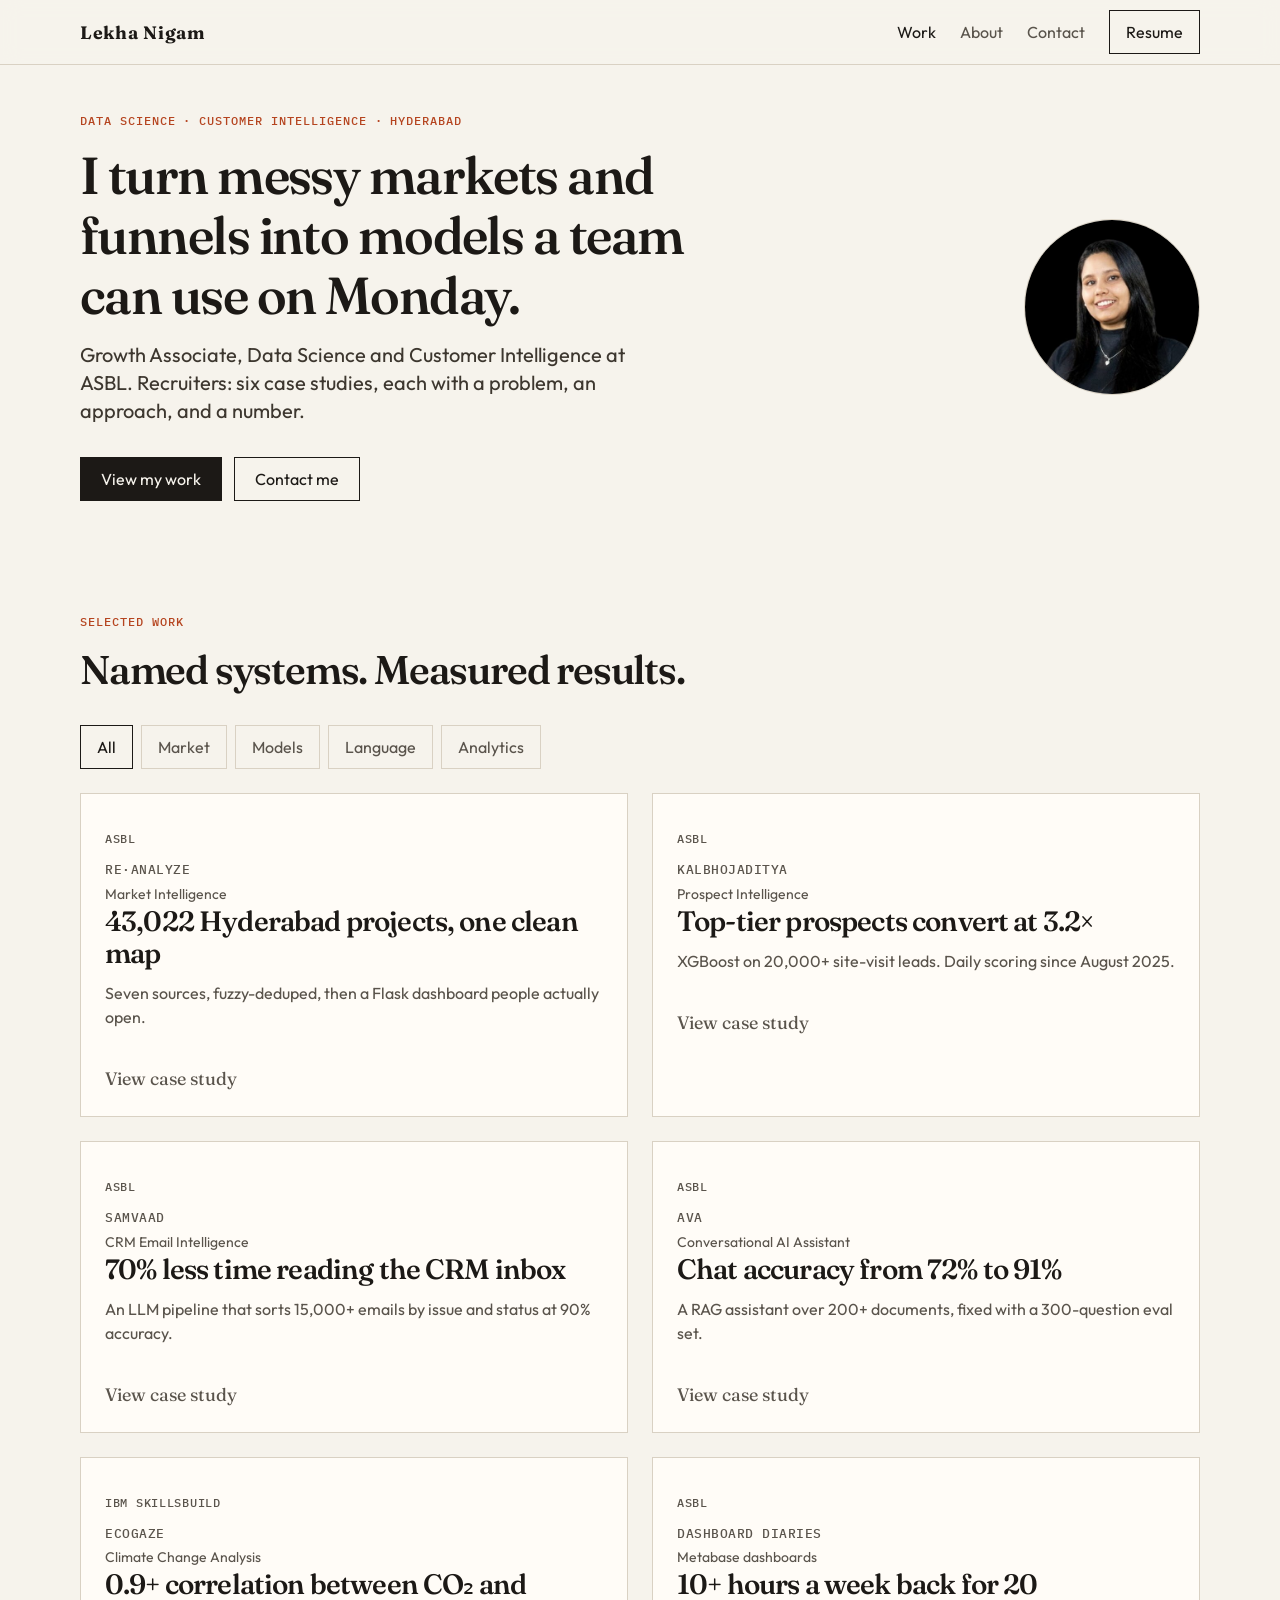
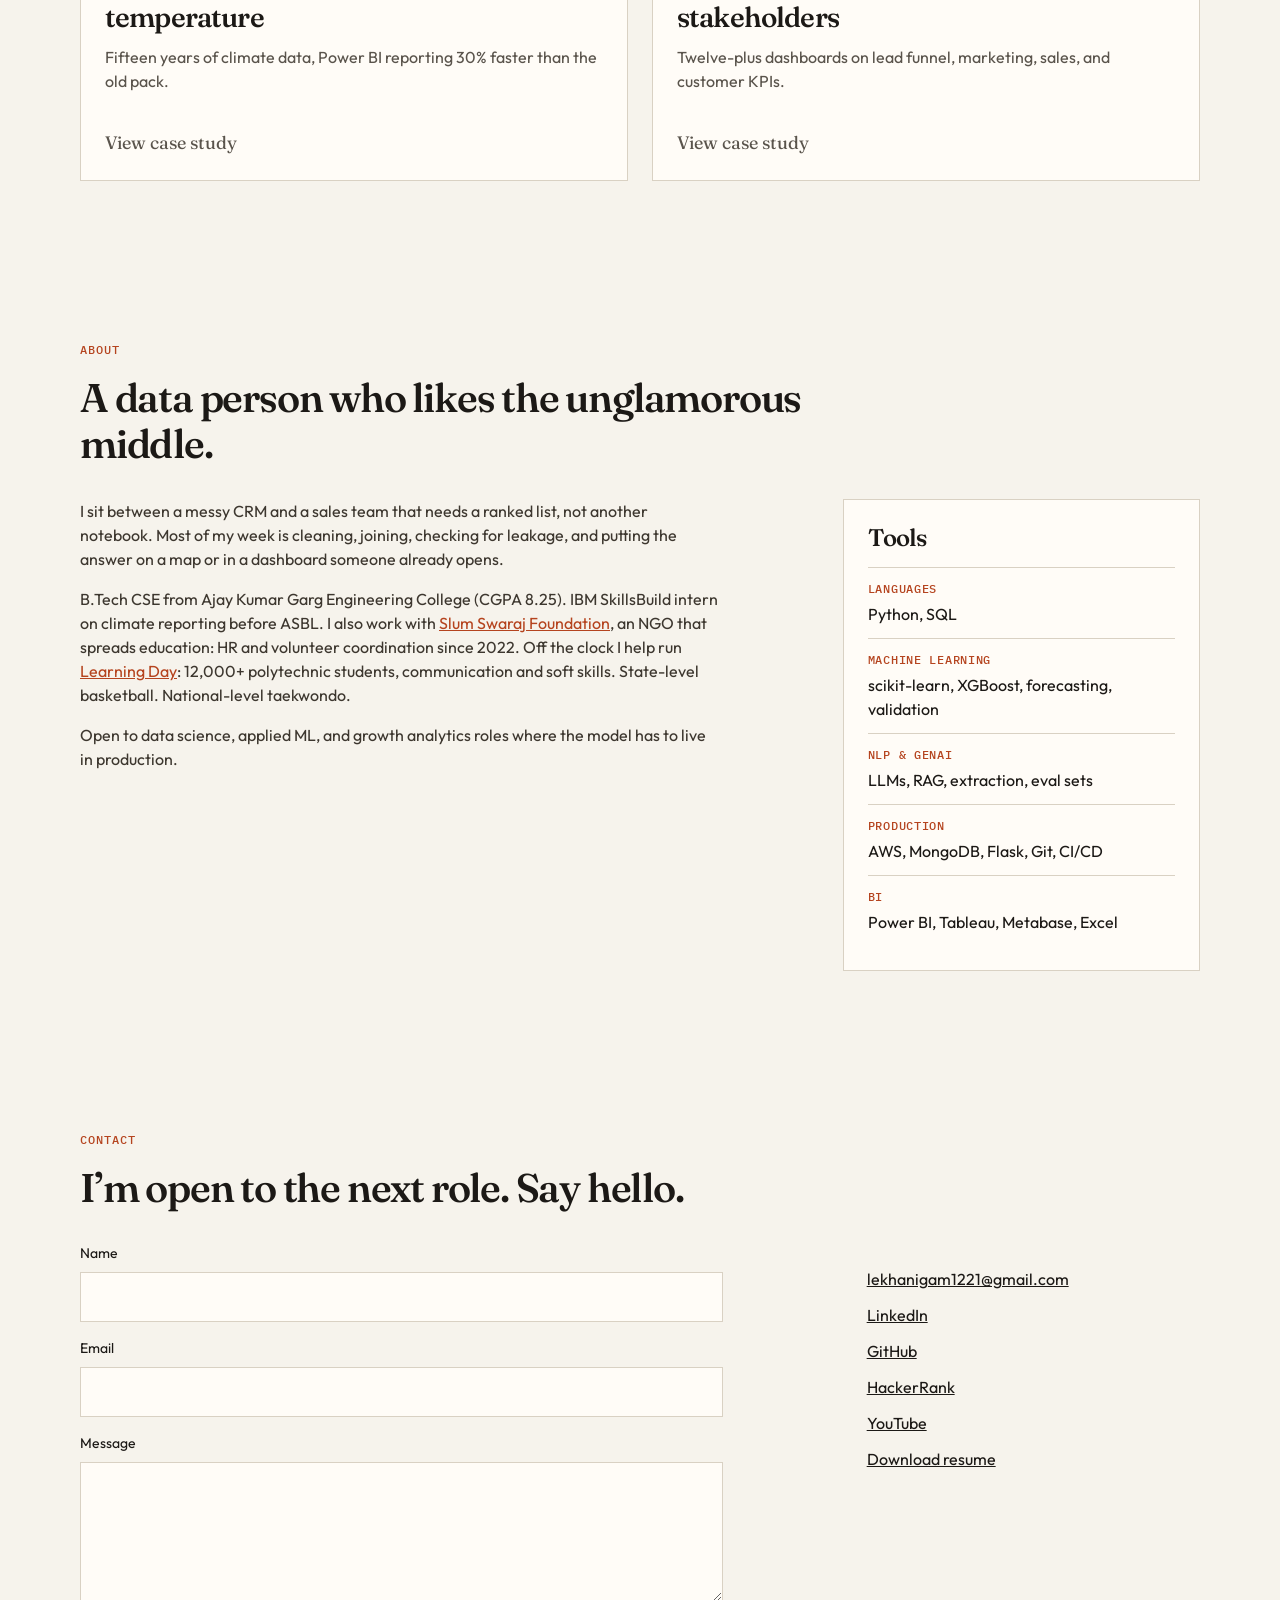
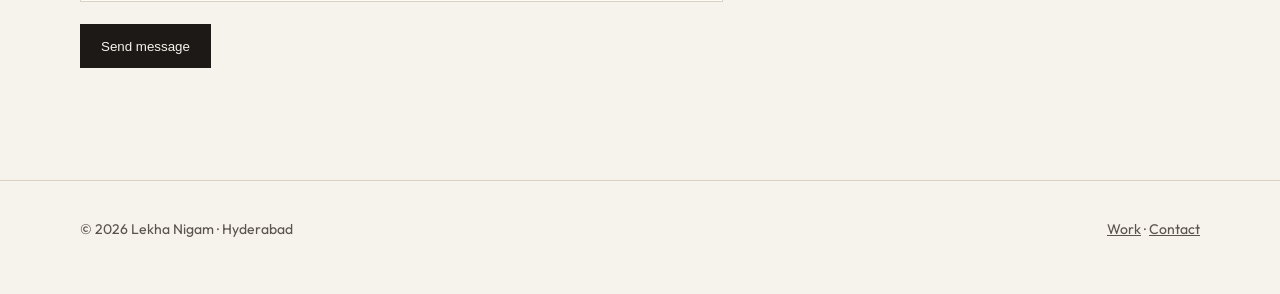
==== index.html @ 19acdbce "Publish the editorial portfolio for a public site. Co-authored-by: Cursor <cursoragent@cursor.com>" ====
<!DOCTYPE html>
<html lang="en">
  <head>
    <meta charset="utf-8" />
    <meta name="viewport" content="width=device-width, initial-scale=1" />
    <title>Lekha Nigam: Data Scientist</title>
    <meta
      name="description"
      content="Portfolio of Lekha Nigam, a data scientist at ASBL. Case studies in market intelligence, prospect ranking, email intelligence, and RAG."
    />
    <link rel="icon" href="assets/favicon.svg" type="image/svg+xml" />
    <link rel="preconnect" href="https://fonts.googleapis.com" />
    <link rel="preconnect" href="https://fonts.gstatic.com" crossorigin />
    <link
      href="https://fonts.googleapis.com/css2?family=Fraunces:opsz,wght@9..144,560;9..144,680&family=IBM+Plex+Mono:wght@400;500&family=Outfit:wght@400;500&display=swap"
      rel="stylesheet"
    />
    <link rel="stylesheet" href="styles.css" />
  </head>
  <body>
    <a class="skip" href="#work">Skip to work</a>
    <header class="nav">
      <div class="wrap nav-inner">
        <a class="mark" href="#top">Lekha Nigam</a>
        <nav class="nav-links" id="nav-links">
          <a href="#work" aria-current="page">Work</a>
          <a href="#about">About</a>
          <a href="#contact">Contact</a>
          <a class="nav-cta" href="assets/LekhaNigam_Resume.pdf" download>Resume</a>
        </nav>
        <button class="menu" type="button" aria-expanded="false" aria-controls="nav-links">Menu</button>
      </div>
    </header>

    <main id="top">
      <section class="wrap hero">
        <div class="hero-copy">
          <p class="kicker">Data Science · Customer Intelligence · Hyderabad</p>
          <h1>I turn messy markets and funnels into models a team can use on Monday.</h1>
          <p class="lede">
            Growth Associate, Data Science and Customer Intelligence at ASBL. Recruiters: six case studies,
            each with a problem, an approach, and a number.
          </p>
          <div class="hero-actions">
            <a class="btn" href="#work">View my work</a>
            <a class="btn btn-ghost" href="#contact">Contact me</a>
          </div>
        </div>
        <figure class="hero-photo portrait">
          <img src="assets/lekha.jpg" alt="Portrait of Lekha Nigam" width="420" height="420" />
        </figure>
      </section>

      <section id="work" class="section">
        <div class="wrap">
          <div class="section-head">
            <div>
              <p class="kicker">Selected work</p>
              <h2>Named systems. Measured results.</h2>
            </div>
          </div>
          <div class="filters" data-filters role="group" aria-label="Filter projects by type">
            <button type="button" data-filter="all" aria-pressed="true">All</button>
            <button type="button" data-filter="market" aria-pressed="false">Market</button>
            <button type="button" data-filter="models" aria-pressed="false">Models</button>
            <button type="button" data-filter="language" aria-pressed="false">Language</button>
            <button type="button" data-filter="analytics" aria-pressed="false">Analytics</button>
          </div>
          <div class="grid">
            <a class="card" href="work/re-analyze.html" data-types="market">
              <p class="card-type">ASBL</p>
              <p class="card-name">RE·ANALYZE <span>Market Intelligence</span></p>
              <h3>43,022 Hyderabad projects, one clean map</h3>
              <p>Seven sources, fuzzy-deduped, then a Flask dashboard people actually open.</p>
              <p class="card-result">View case study</p>
            </a>
            <a class="card" href="work/kalbhojaditya.html" data-types="models">
              <p class="card-type">ASBL</p>
              <p class="card-name">KALBHOJADITYA <span>Prospect Intelligence</span></p>
              <h3>Top-tier prospects convert at 3.2×</h3>
              <p>XGBoost on 20,000+ site-visit leads. Daily scoring since August 2025.</p>
              <p class="card-result">View case study</p>
            </a>
            <a class="card" href="work/samvaad.html" data-types="language">
              <p class="card-type">ASBL</p>
              <p class="card-name">SAMVAAD <span>CRM Email Intelligence</span></p>
              <h3>70% less time reading the CRM inbox</h3>
              <p>An LLM pipeline that sorts 15,000+ emails by issue and status at 90% accuracy.</p>
              <p class="card-result">View case study</p>
            </a>
            <a class="card" href="work/ava.html" data-types="language">
              <p class="card-type">ASBL</p>
              <p class="card-name">AVA <span>Conversational AI Assistant</span></p>
              <h3>Chat accuracy from 72% to 91%</h3>
              <p>A RAG assistant over 200+ documents, fixed with a 300-question eval set.</p>
              <p class="card-result">View case study</p>
            </a>
            <a class="card" href="work/ecogaze.html" data-types="analytics">
              <p class="card-type">IBM SkillsBuild</p>
              <p class="card-name">EcoGaze <span>Climate Change Analysis</span></p>
              <h3>0.9+ correlation between CO₂ and temperature</h3>
              <p>Fifteen years of climate data, Power BI reporting 30% faster than the old pack.</p>
              <p class="card-result">View case study</p>
            </a>
            <a class="card" href="work/dashboard-diaries.html" data-types="analytics">
              <p class="card-type">ASBL</p>
              <p class="card-name">Dashboard Diaries <span>Metabase dashboards</span></p>
              <h3>10+ hours a week back for 20 stakeholders</h3>
              <p>Twelve-plus dashboards on lead funnel, marketing, sales, and customer KPIs.</p>
              <p class="card-result">View case study</p>
            </a>
          </div>
        </div>
      </section>

      <section id="about" class="section">
        <div class="wrap">
          <div class="section-head">
            <div>
              <p class="kicker">About</p>
              <h2>A data person who likes the unglamorous middle.</h2>
            </div>
          </div>
          <div class="about-grid">
            <div class="about-copy">
              <p>
                I sit between a messy CRM and a sales team that needs a ranked
                list, not another notebook. Most of my week is cleaning, joining,
                checking for leakage, and putting the answer on a map or in a
                dashboard someone already opens.
              </p>
              <p>
                B.Tech CSE from Ajay Kumar Garg Engineering College (CGPA 8.25).
                IBM SkillsBuild intern on climate reporting before ASBL. I also
                work with
                <a href="https://www.linkedin.com/company/slumswaraj" target="_blank" rel="noreferrer">Slum Swaraj Foundation</a>,
                an NGO that spreads education: HR and volunteer coordination
                since 2022. Off the clock I help run
                <a href="https://www.youtube.com/@learningday3" target="_blank" rel="noreferrer">Learning Day</a>:
                12,000+ polytechnic students, communication and soft skills.
                State-level basketball. National-level taekwondo.
              </p>
              <p>
                Open to data science, applied ML, and growth analytics roles
                where the model has to live in production.
              </p>
            </div>
            <aside class="skills" aria-label="Skills">
              <h3>Tools</h3>
              <dl>
                <div>
                  <dt>Languages</dt>
                  <dd>Python, SQL</dd>
                </div>
                <div>
                  <dt>Machine learning</dt>
                  <dd>scikit-learn, XGBoost, forecasting, validation</dd>
                </div>
                <div>
                  <dt>NLP &amp; GenAI</dt>
                  <dd>LLMs, RAG, extraction, eval sets</dd>
                </div>
                <div>
                  <dt>Production</dt>
                  <dd>AWS, MongoDB, Flask, Git, CI/CD</dd>
                </div>
                <div>
                  <dt>BI</dt>
                  <dd>Power BI, Tableau, Metabase, Excel</dd>
                </div>
              </dl>
            </aside>
          </div>
        </div>
      </section>

      <section id="contact" class="section">
        <div class="wrap">
          <div class="section-head">
            <div>
              <p class="kicker">Contact</p>
              <h2>I’m open to the next role. Say hello.</h2>
            </div>
          </div>
          <div class="contact-grid">
            <form class="form-wrap" id="contact-form" novalidate>
              <label for="name">Name</label>
              <input id="name" name="name" type="text" autocomplete="name" required />
              <label for="email">Email</label>
              <input id="email" name="email" type="email" autocomplete="email" required />
              <label for="message">Message</label>
              <textarea id="message" name="message" required></textarea>
              <button class="btn" type="submit">Send message</button>
              <p class="form-status" id="form-status" role="status"></p>
            </form>
            <ul class="socials">
              <li><a href="mailto:lekhanigam1221@gmail.com">lekhanigam1221@gmail.com</a></li>
              <li><a href="https://www.linkedin.com/in/lekha-nigam/" target="_blank" rel="noreferrer">LinkedIn</a></li>
              <li><a href="https://github.com/lekha1221" target="_blank" rel="noreferrer">GitHub</a></li>
              <li><a href="https://www.hackerrank.com/profile/lekhanigam1210" target="_blank" rel="noreferrer">HackerRank</a></li>
              <li><a href="https://www.youtube.com/@learningday3" target="_blank" rel="noreferrer">YouTube</a></li>
              <li><a href="assets/LekhaNigam_Resume.pdf" download>Download resume</a></li>
            </ul>
          </div>
        </div>
      </section>
    </main>

    <footer class="foot">
      <div class="wrap foot-inner">
        <p>© <span id="year">2026</span> Lekha Nigam · Hyderabad</p>
        <p><a href="#work">Work</a> · <a href="#contact">Contact</a></p>
      </div>
    </footer>
    <script src="script.js"></script>
  </body>
</html>
---- styles.css ----
:root {
  --paper: #f6f3ec;
  --ink: #1c1916;
  --muted: #5a544c;
  --line: #d9d1c3;
  --accent: #b5441f;
  --card: #fffcf7;
  --sans: "Outfit", "Avenir Next", "Segoe UI", sans-serif;
  --serif: "Fraunces", "Iowan Old Style", Palatino, serif;
  --mono: "IBM Plex Mono", ui-monospace, monospace;
  --space: 8px;
  --wrap: 1120px;
}

* {
  box-sizing: border-box;
}

html {
  scroll-behavior: smooth;
}

body {
  margin: 0;
  background: var(--paper);
  color: var(--ink);
  font-family: var(--sans);
  font-size: 16px;
  line-height: 1.5;
  font-weight: 420;
}

img {
  max-width: 100%;
  display: block;
}

a {
  color: inherit;
}

a:hover,
a:focus-visible {
  color: var(--accent);
}

:focus-visible {
  outline: 2px solid var(--accent);
  outline-offset: 3px;
}

.skip {
  position: absolute;
  left: var(--space);
  top: -48px;
  background: var(--ink);
  color: var(--paper);
  padding: var(--space) calc(var(--space) * 2);
  z-index: 30;
}

.skip:focus {
  top: var(--space);
}

.wrap {
  width: min(100% - 48px, var(--wrap));
  margin-inline: auto;
}

.nav {
  position: fixed;
  inset: 0 0 auto;
  z-index: 20;
  background: color-mix(in srgb, var(--paper) 92%, transparent);
  backdrop-filter: blur(10px);
  border-bottom: 1px solid var(--line);
}

.nav-inner {
  display: flex;
  align-items: center;
  justify-content: space-between;
  min-height: 64px;
}

.mark {
  font-family: var(--serif);
  font-weight: 680;
  font-size: 18px;
  text-decoration: none;
  letter-spacing: 0.04em;
}

.nav-links {
  display: flex;
  align-items: center;
  gap: 24px;
}

.nav-links a {
  text-decoration: none;
  color: var(--muted);
  min-height: 44px;
  display: inline-flex;
  align-items: center;
}

.nav-links a[aria-current="page"],
.nav-links a:hover,
.nav-links a:focus-visible {
  color: var(--ink);
}

.nav-cta {
  border: 1px solid var(--ink);
  padding: 0 16px;
  color: var(--ink) !important;
}

.menu {
  display: none;
  min-height: 44px;
  padding: 0 16px;
  border: 1px solid var(--ink);
  background: transparent;
  font: inherit;
}

main {
  padding-top: 64px;
}

.hero {
  display: grid;
  grid-template-columns: repeat(12, minmax(0, 1fr));
  gap: 24px;
  padding: 48px 0 32px;
  align-items: center;
}

.hero-copy {
  grid-column: 1 / 8;
}

.hero-photo {
  grid-column: 9 / 13;
  justify-self: end;
}

.kicker {
  margin: 0 0 16px;
  font-family: var(--mono);
  font-size: 12px;
  letter-spacing: 0.08em;
  text-transform: uppercase;
  color: var(--accent);
}

h1,
h2,
h3 {
  font-family: var(--serif);
  font-weight: 560;
  letter-spacing: -0.03em;
  line-height: 1.15;
  margin: 0;
}

h1 {
  font-size: clamp(32px, 4.4vw, 52px);
}

h2 {
  font-size: clamp(28px, 4vw, 40px);
}

h3 {
  font-size: 24px;
}

.lede {
  max-width: 36rem;
  margin: 16px 0 0;
  font-size: 20px;
  line-height: 1.4;
  color: #3d372f;
}

.hero-actions {
  display: flex;
  flex-wrap: wrap;
  gap: 12px;
  margin-top: 32px;
}

.btn {
  display: inline-flex;
  align-items: center;
  justify-content: center;
  min-height: 44px;
  padding: 0 20px;
  text-decoration: none;
  border: 1px solid var(--ink);
  background: var(--ink);
  color: var(--paper);
}

.btn:hover,
.btn:focus-visible {
  background: var(--accent);
  border-color: var(--accent);
  color: var(--paper);
}

.btn-ghost {
  background: transparent;
  color: var(--ink);
}

.btn-ghost:hover,
.btn-ghost:focus-visible {
  background: var(--ink);
  color: var(--paper);
}

.portrait {
  margin: 0;
  width: 176px;
  height: 176px;
}

.portrait img {
  width: 176px;
  height: 176px;
  object-fit: cover;
  object-position: 50% 22%;
  border-radius: 50%;
  border: 1px solid var(--line);
}

.section {
  padding: 80px 0;
  scroll-margin-top: 80px;
}

.section-head {
  display: grid;
  grid-template-columns: repeat(12, minmax(0, 1fr));
  gap: 24px;
  margin-bottom: 32px;
}

.section-head > * {
  grid-column: 1 / 9;
}

.filters {
  display: flex;
  flex-wrap: wrap;
  gap: 8px;
  margin: 0 0 24px;
}

.filters button {
  min-height: 44px;
  padding: 0 16px;
  border: 1px solid var(--line);
  background: transparent;
  font: inherit;
  color: var(--muted);
}

.filters button[aria-pressed="true"],
.filters button:hover,
.filters button:focus-visible {
  border-color: var(--ink);
  color: var(--ink);
}

.grid {
  display: grid;
  grid-template-columns: repeat(12, minmax(0, 1fr));
  gap: 24px;
}

.card {
  grid-column: span 6;
  display: flex;
  flex-direction: column;
  min-height: 100%;
  padding: 24px;
  background: var(--card);
  border: 1px solid var(--line);
  text-decoration: none;
  color: inherit;
}

.card:hover,
.card:focus-visible {
  border-color: var(--ink);
  color: inherit;
}

.card.hidden {
  display: none;
}

.card-type {
  margin: 0 0 12px;
  font-family: var(--mono);
  font-size: 12px;
  letter-spacing: 0.06em;
  text-transform: uppercase;
  color: var(--accent);
}

.card-name {
  margin: 0 0 8px;
  font-family: var(--mono);
  font-size: 13px;
  letter-spacing: 0.04em;
  text-transform: uppercase;
}

.card-name span {
  display: block;
  margin-top: 4px;
  color: var(--muted);
  font-family: var(--sans);
  font-size: 14px;
  letter-spacing: 0;
  text-transform: none;
}

.study-name {
  margin: 0 0 12px;
  font-family: var(--mono);
  font-size: 13px;
  letter-spacing: 0.04em;
  text-transform: uppercase;
}

.study-name span {
  color: var(--muted);
  font-weight: 400;
}

.card h3 {
  font-size: 28px;
}

.card p {
  margin: 12px 0 0;
  color: var(--muted);
}

.card-result {
  margin-top: auto;
  padding-top: 24px;
  font-family: var(--serif);
  font-size: 18px;
}

.about-grid,
.contact-grid,
.study-grid {
  display: grid;
  grid-template-columns: repeat(12, minmax(0, 1fr));
  gap: 24px;
}

.about-copy,
.form-wrap {
  grid-column: 1 / 8;
}

.skills,
.socials {
  grid-column: 9 / 13;
}

.about-copy p,
.study p {
  margin: 0 0 16px;
  max-width: 40rem;
  color: #3d372f;
}

.about-copy a {
  color: var(--accent);
}

.skills,
.panel {
  background: var(--card);
  border: 1px solid var(--line);
  padding: 24px;
}

.skills h3,
.panel h3 {
  margin-bottom: 16px;
}

.skills dl {
  margin: 0;
}

.skills dl > div {
  padding: 12px 0;
  border-top: 1px solid var(--line);
}

.skills dt {
  font-family: var(--mono);
  font-size: 12px;
  letter-spacing: 0.06em;
  text-transform: uppercase;
  color: var(--accent);
}

.skills dd {
  margin: 4px 0 0;
}

label {
  display: block;
  margin: 0 0 8px;
  font-size: 14px;
}

input,
textarea {
  width: 100%;
  min-height: 44px;
  margin-bottom: 16px;
  padding: 12px;
  border: 1px solid var(--line);
  background: var(--card);
  font: inherit;
  color: var(--ink);
}

textarea {
  min-height: 140px;
  resize: vertical;
}

.form-status {
  min-height: 24px;
  margin: 8px 0 0;
  color: var(--muted);
}

.socials {
  list-style: none;
  margin: 0;
  padding: 24px;
}

.socials li + li {
  margin-top: 12px;
}

.foot {
  border-top: 1px solid var(--line);
  padding: 24px 0 40px;
  color: var(--muted);
  font-size: 14px;
}

.foot-inner {
  display: flex;
  justify-content: space-between;
  gap: 16px;
  flex-wrap: wrap;
}

.crumb {
  display: inline-flex;
  min-height: 44px;
  align-items: center;
  margin-bottom: 16px;
}

.study-hero {
  padding: 80px 0 40px;
}

.study-hero h1 {
  font-size: clamp(32px, 5vw, 56px);
  max-width: 18ch;
}

.meta {
  display: flex;
  flex-wrap: wrap;
  gap: 8px 24px;
  margin: 24px 0 0;
  color: var(--muted);
  font-family: var(--mono);
  font-size: 12px;
  letter-spacing: 0.04em;
  text-transform: uppercase;
}

.metrics {
  display: grid;
  grid-template-columns: repeat(3, minmax(0, 1fr));
  gap: 16px;
  margin: 40px 0;
  padding: 0;
  list-style: none;
}

.metrics li {
  padding: 16px;
  border: 1px solid var(--line);
  background: var(--card);
  color: var(--muted);
}

.metrics b {
  display: block;
  font-family: var(--serif);
  font-size: 28px;
  color: var(--ink);
}

.study-block {
  grid-column: 1 / 9;
}

.study-block + .study-block {
  margin-top: 8px;
}

.pager {
  display: flex;
  justify-content: space-between;
  gap: 16px;
  flex-wrap: wrap;
  padding: 40px 0 80px;
  border-top: 1px solid var(--line);
}

@media (max-width: 1024px) {
  .hero-copy,
  .section-head > *,
  .about-copy,
  .form-wrap,
  .study-block {
    grid-column: 1 / 9;
  }

  .hero-photo,
  .skills,
  .socials {
    grid-column: 9 / 13;
  }
}

@media (max-width: 768px) {
  .wrap {
    width: min(100% - 32px, var(--wrap));
  }

  .menu {
    display: inline-flex;
    align-items: center;
  }

  .nav-links {
    display: none;
    position: absolute;
    top: 64px;
    left: 0;
    right: 0;
    flex-direction: column;
    align-items: flex-start;
    gap: 0;
    padding: 8px 16px 16px;
    background: var(--paper);
    border-bottom: 1px solid var(--line);
  }

  .nav-links.open {
    display: flex;
  }

  .hero,
  .section-head,
  .grid,
  .about-grid,
  .contact-grid,
  .study-grid {
    grid-template-columns: 1fr;
  }

  .hero-copy,
  .hero-photo,
  .section-head > *,
  .card,
  .about-copy,
  .form-wrap,
  .skills,
  .socials,
  .study-block {
    grid-column: 1 / -1;
  }

  .hero-photo,
  .portrait,
  .portrait img {
    width: 128px;
    height: 128px;
    justify-self: start;
  }

  .section,
  .study-hero {
    padding: 56px 0;
  }

  .metrics {
    grid-template-columns: 1fr;
  }
}

@media (max-width: 480px) {
  h1 {
    font-size: 36px;
  }

  .lede {
    font-size: 18px;
  }
}

@media (prefers-reduced-motion: reduce) {
  html {
    scroll-behavior: auto;
  }
}
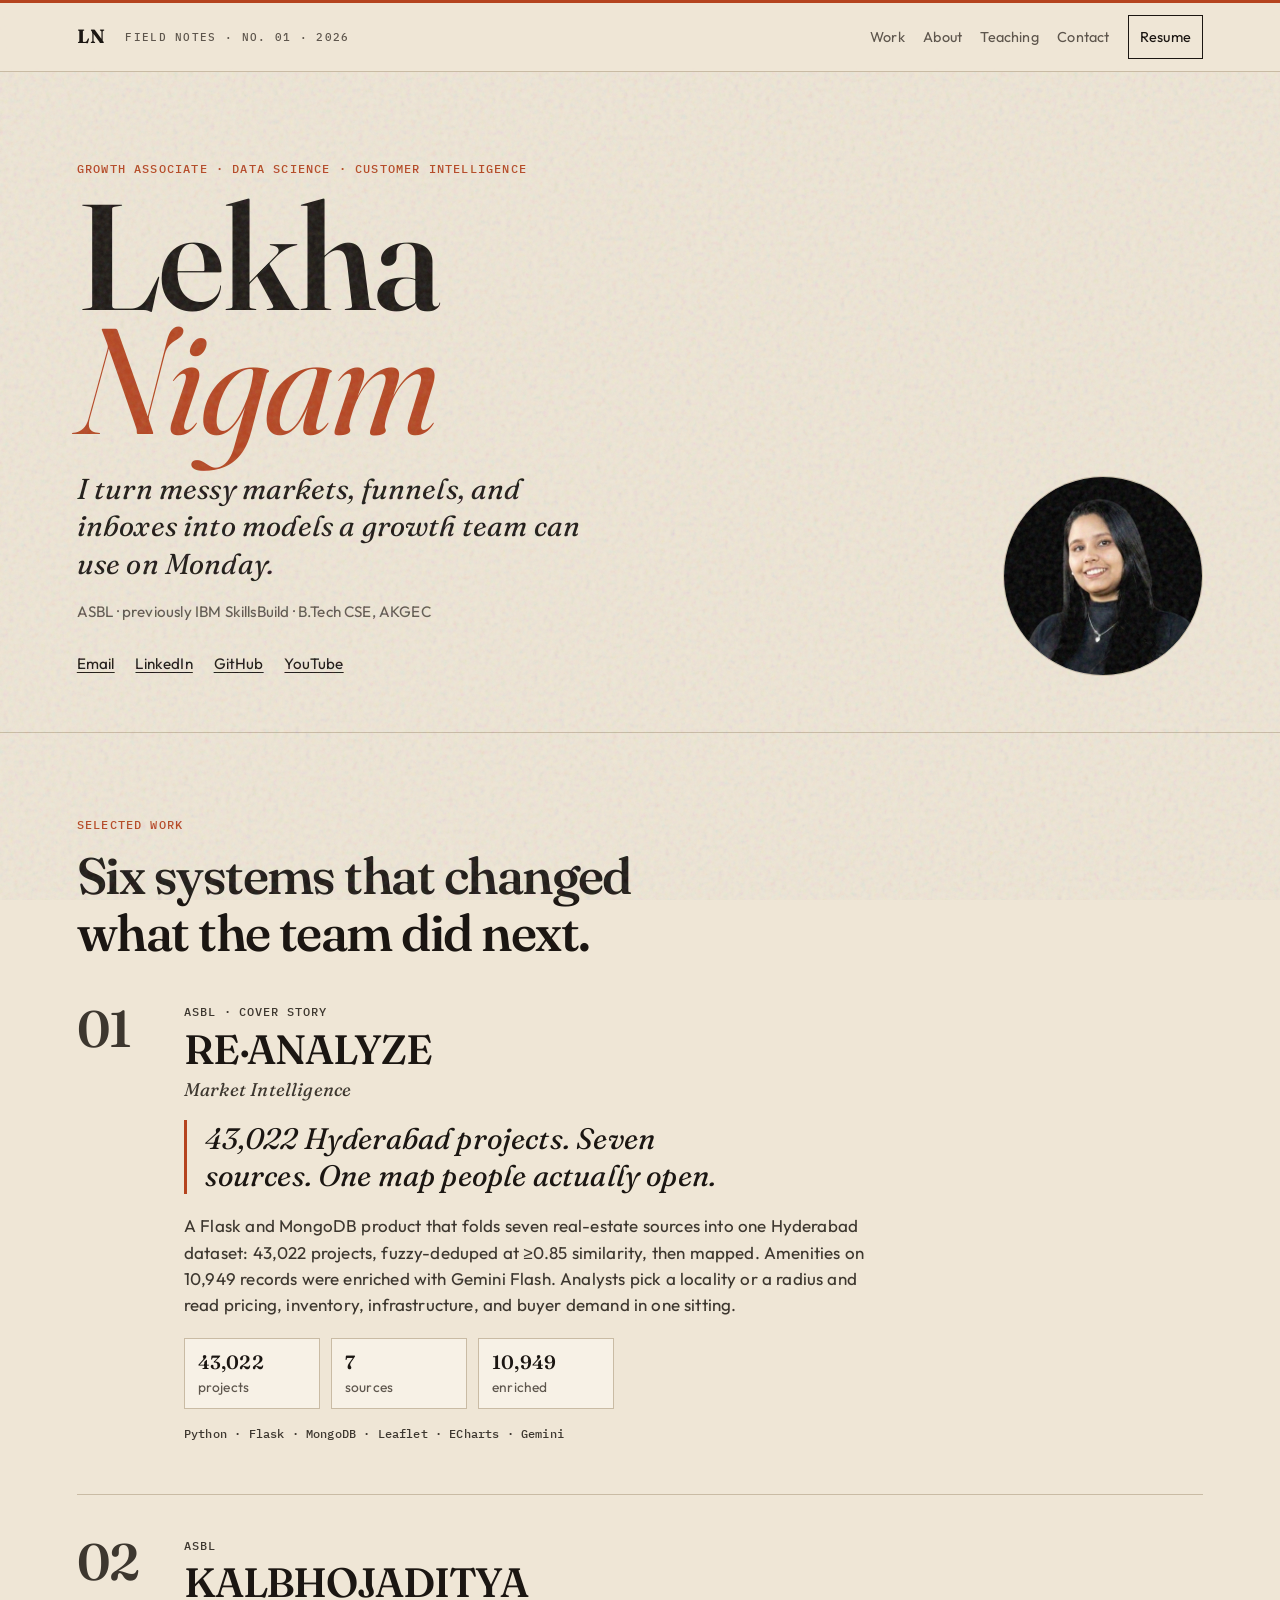
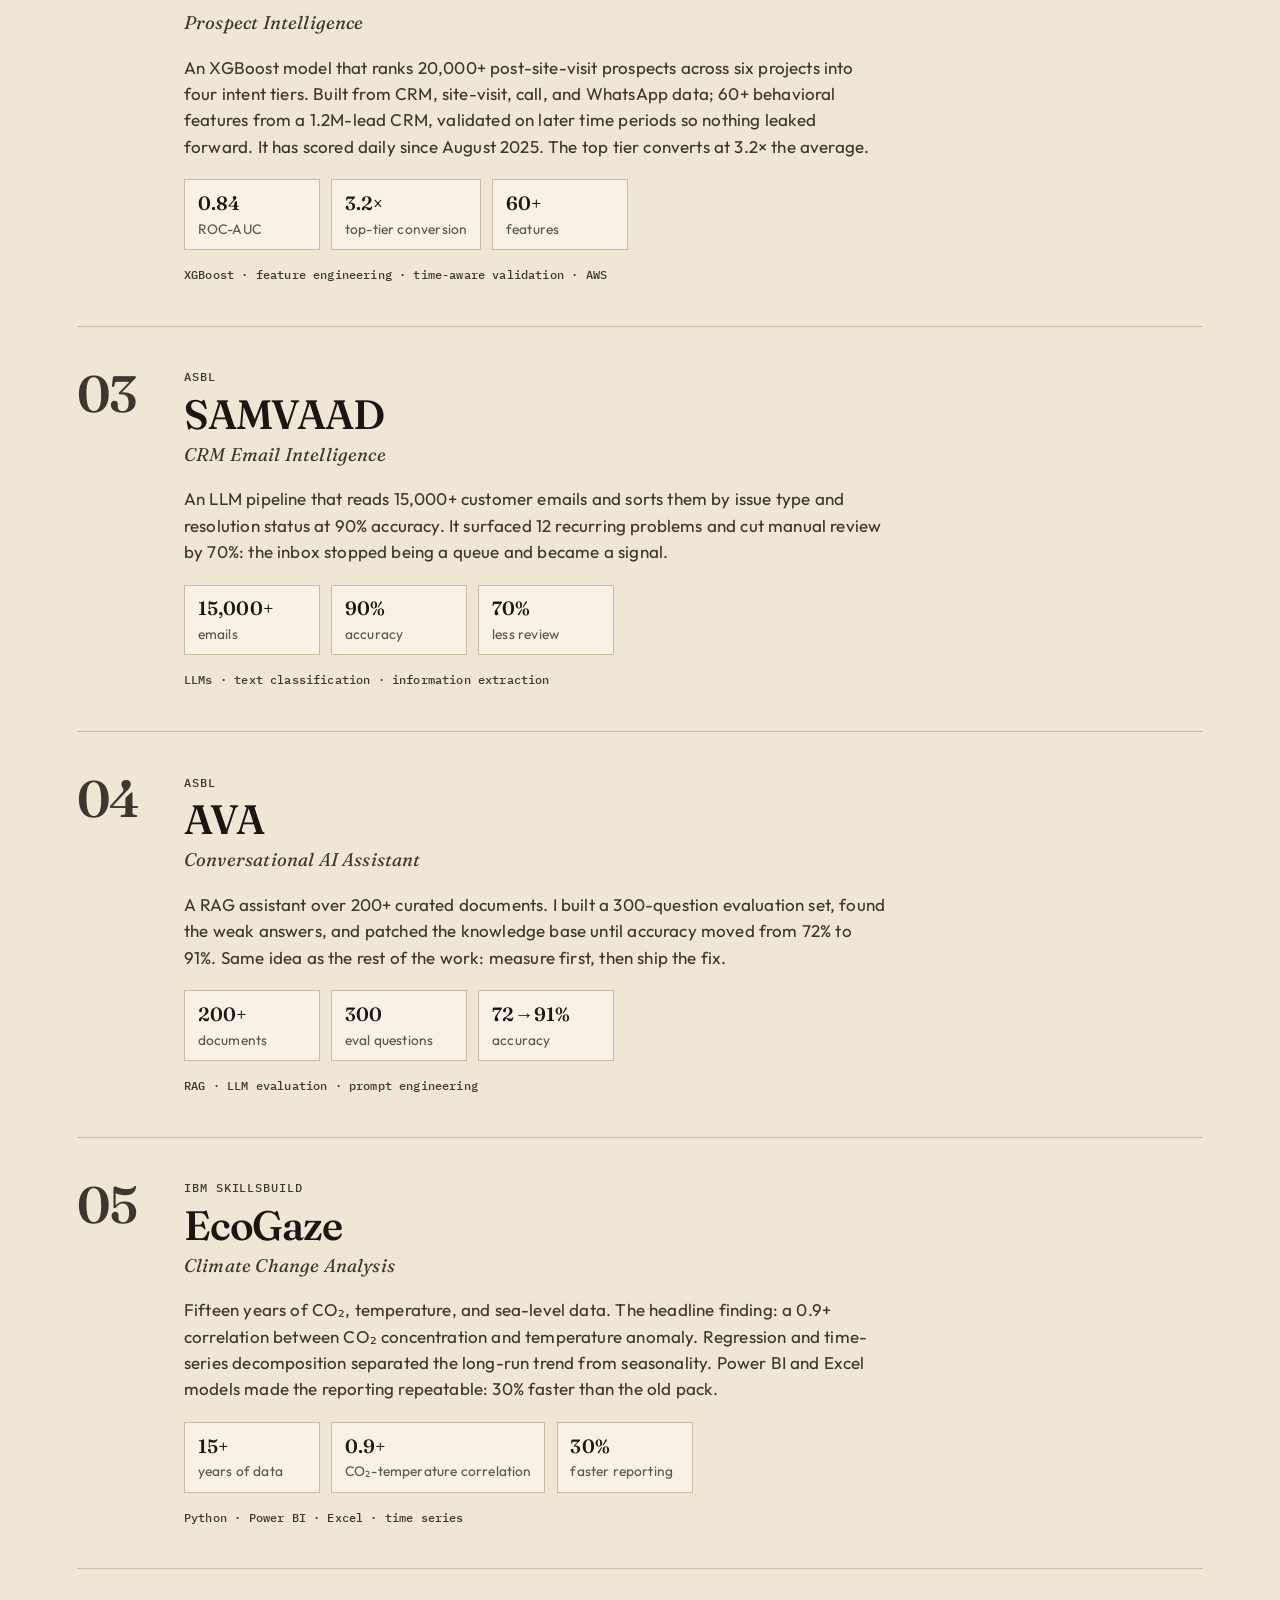
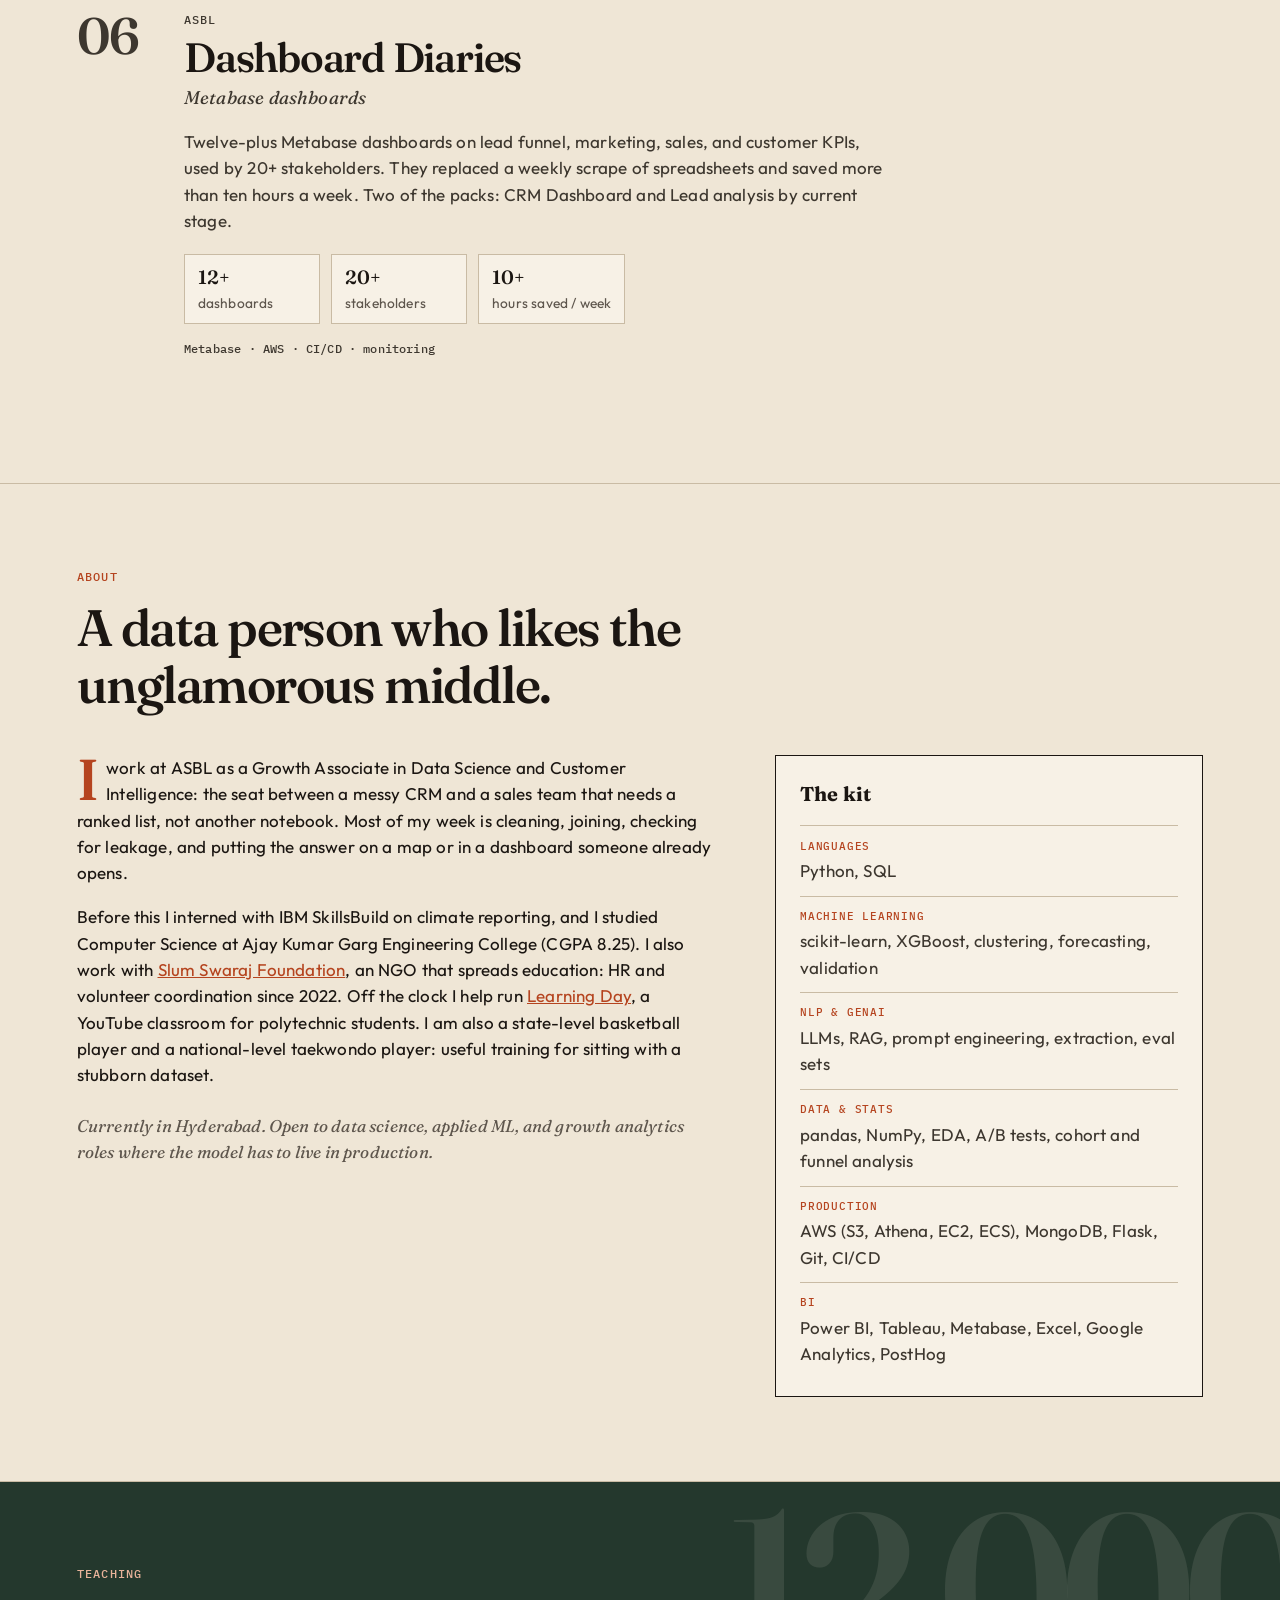
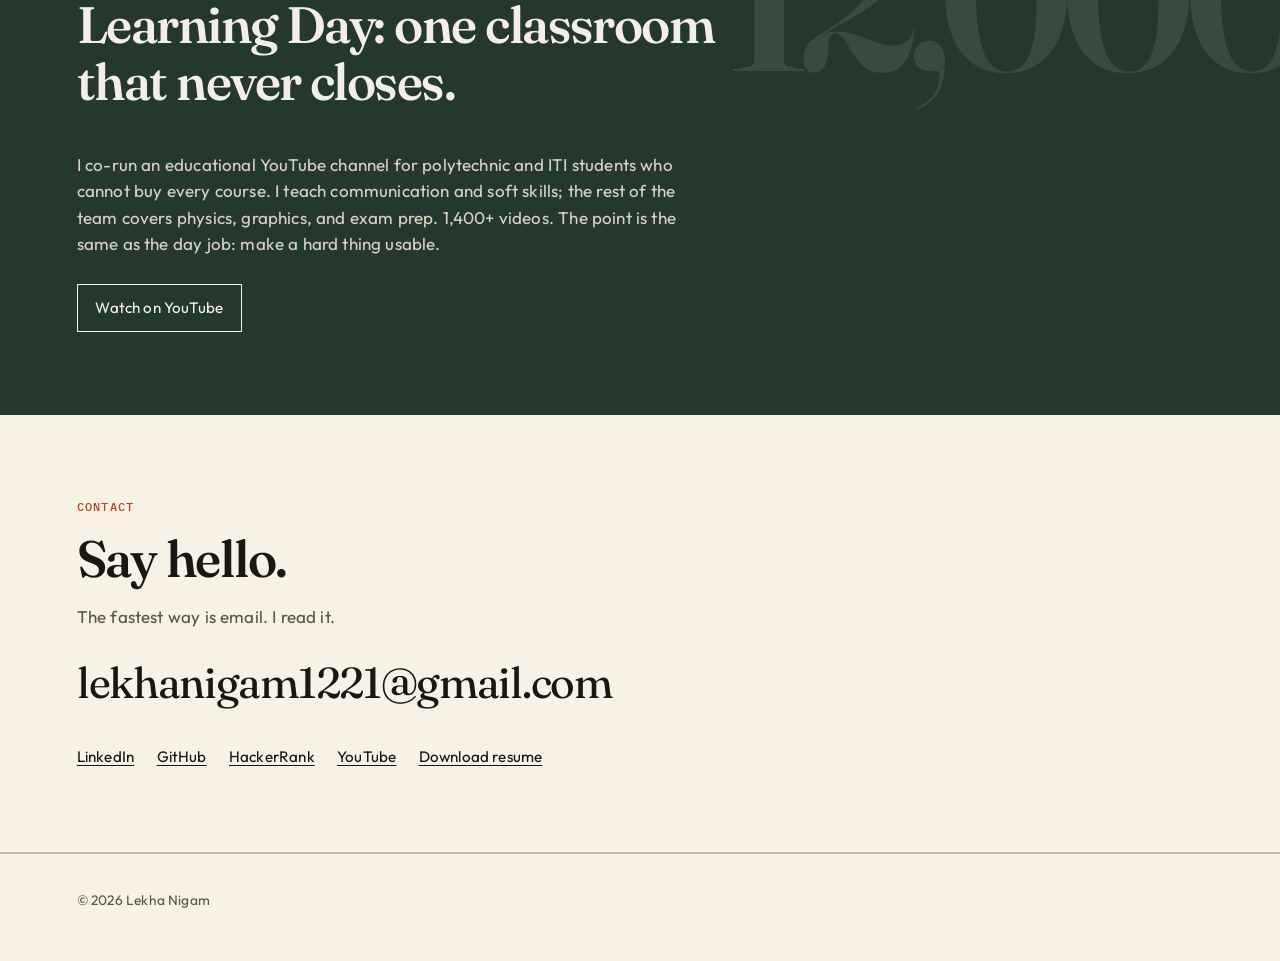
==== commit 41a8b581: "Serve the editorial site at the public homepage. Co-authored-by: Cursor <cursoragent@cursor.com>" ====
--- a/index.html
+++ b/index.html
@@ -3,214 +3,314 @@
   <head>
     <meta charset="utf-8" />
     <meta name="viewport" content="width=device-width, initial-scale=1" />
-    <title>Lekha Nigam: Data Scientist</title>
+    <title>Lekha Nigam · Data Science &amp; Customer Intelligence</title>
     <meta
       name="description"
-      content="Portfolio of Lekha Nigam, a data scientist at ASBL. Case studies in market intelligence, prospect ranking, email intelligence, and RAG."
+      content="Growth Associate at ASBL. Market intelligence, prospect models, CRM email intelligence, and RAG. Based in Hyderabad."
     />
+    <meta property="og:title" content="Lekha Nigam · Data Science &amp; Customer Intelligence" />
+    <meta
+      property="og:description"
+      content="Growth Associate at ASBL. Market intelligence, prospect models, CRM email intelligence, and RAG."
+    />
+    <meta property="og:type" content="website" />
+    <meta property="og:url" content="https://lekha-nigam-portfolio.vercel.app/" />
+    <meta property="og:image" content="https://lekha-nigam-portfolio.vercel.app/assets/lekha.jpg" />
+    <link rel="canonical" href="https://lekha-nigam-portfolio.vercel.app/" />
     <link rel="icon" href="assets/favicon.svg" type="image/svg+xml" />
     <link rel="preconnect" href="https://fonts.googleapis.com" />
     <link rel="preconnect" href="https://fonts.gstatic.com" crossorigin />
     <link
-      href="https://fonts.googleapis.com/css2?family=Fraunces:opsz,wght@9..144,560;9..144,680&family=IBM+Plex+Mono:wght@400;500&family=Outfit:wght@400;500&display=swap"
+      href="https://fonts.googleapis.com/css2?family=Fraunces:ital,opsz,wght@0,9..144,400;0,9..144,560;0,9..144,680;1,9..144,400;1,9..144,560&family=IBM+Plex+Mono:wght@400;500&family=Outfit:wght@340;420;520&display=swap"
       rel="stylesheet"
     />
-    <link rel="stylesheet" href="styles.css" />
+    <link rel="stylesheet" href="editorial.css" />
   </head>
   <body>
     <a class="skip" href="#work">Skip to work</a>
-    <header class="nav">
-      <div class="wrap nav-inner">
-        <a class="mark" href="#top">Lekha Nigam</a>
-        <nav class="nav-links" id="nav-links">
-          <a href="#work" aria-current="page">Work</a>
-          <a href="#about">About</a>
-          <a href="#contact">Contact</a>
-          <a class="nav-cta" href="assets/LekhaNigam_Resume.pdf" download>Resume</a>
-        </nav>
-        <button class="menu" type="button" aria-expanded="false" aria-controls="nav-links">Menu</button>
-      </div>
+
+    <header class="mast">
+      <a class="mark" href="#top">LN</a>
+      <p class="mast-issue">Field Notes · No. 01 · 2026</p>
+      <nav class="nav-links" id="nav-links">
+        <a href="#work">Work</a>
+        <a href="#about">About</a>
+        <a href="#teaching">Teaching</a>
+        <a href="#contact">Contact</a>
+        <a class="nav-resume" href="assets/LekhaNigam_Resume.pdf" download>Resume</a>
+      </nav>
+      <button class="menu" type="button" aria-expanded="false" aria-controls="nav-links">Menu</button>
     </header>
 
     <main id="top">
-      <section class="wrap hero">
-        <div class="hero-copy">
-          <p class="kicker">Data Science · Customer Intelligence · Hyderabad</p>
-          <h1>I turn messy markets and funnels into models a team can use on Monday.</h1>
-          <p class="lede">
-            Growth Associate, Data Science and Customer Intelligence at ASBL. Recruiters: six case studies,
-            each with a problem, an approach, and a number.
-          </p>
-          <div class="hero-actions">
-            <a class="btn" href="#work">View my work</a>
-            <a class="btn btn-ghost" href="#contact">Contact me</a>
-          </div>
-        </div>
-        <figure class="hero-photo portrait">
-          <img src="assets/lekha.jpg" alt="Portrait of Lekha Nigam" width="420" height="420" />
-        </figure>
-      </section>
-
-      <section id="work" class="section">
-        <div class="wrap">
-          <div class="section-head">
-            <div>
-              <p class="kicker">Selected work</p>
-              <h2>Named systems. Measured results.</h2>
+      <section class="hero">
+        <p class="eyebrow">Growth Associate · Data Science · Customer Intelligence</p>
+        <div class="hero-grid">
+          <div class="hero-copy">
+            <h1>
+              <span>Lekha</span>
+              <em>Nigam</em>
+            </h1>
+            <p class="lede">
+              I turn messy markets, funnels, and inboxes into models a growth
+              team can use on Monday.
+            </p>
+            <p class="hero-meta">ASBL · previously IBM SkillsBuild · B.Tech CSE, AKGEC</p>
+            <div class="hero-links">
+              <a href="mailto:lekhanigam1221@gmail.com">Email</a>
+              <a href="https://www.linkedin.com/in/lekha-nigam/" target="_blank" rel="noreferrer">LinkedIn</a>
+              <a href="https://github.com/lekha1221" target="_blank" rel="noreferrer">GitHub</a>
+              <a href="https://www.youtube.com/@learningday3" target="_blank" rel="noreferrer">YouTube</a>
             </div>
           </div>
-          <div class="filters" data-filters role="group" aria-label="Filter projects by type">
-            <button type="button" data-filter="all" aria-pressed="true">All</button>
-            <button type="button" data-filter="market" aria-pressed="false">Market</button>
-            <button type="button" data-filter="models" aria-pressed="false">Models</button>
-            <button type="button" data-filter="language" aria-pressed="false">Language</button>
-            <button type="button" data-filter="analytics" aria-pressed="false">Analytics</button>
-          </div>
-          <div class="grid">
-            <a class="card" href="work/re-analyze.html" data-types="market">
-              <p class="card-type">ASBL</p>
-              <p class="card-name">RE·ANALYZE <span>Market Intelligence</span></p>
-              <h3>43,022 Hyderabad projects, one clean map</h3>
-              <p>Seven sources, fuzzy-deduped, then a Flask dashboard people actually open.</p>
-              <p class="card-result">View case study</p>
-            </a>
-            <a class="card" href="work/kalbhojaditya.html" data-types="models">
-              <p class="card-type">ASBL</p>
-              <p class="card-name">KALBHOJADITYA <span>Prospect Intelligence</span></p>
-              <h3>Top-tier prospects convert at 3.2×</h3>
-              <p>XGBoost on 20,000+ site-visit leads. Daily scoring since August 2025.</p>
-              <p class="card-result">View case study</p>
-            </a>
-            <a class="card" href="work/samvaad.html" data-types="language">
-              <p class="card-type">ASBL</p>
-              <p class="card-name">SAMVAAD <span>CRM Email Intelligence</span></p>
-              <h3>70% less time reading the CRM inbox</h3>
-              <p>An LLM pipeline that sorts 15,000+ emails by issue and status at 90% accuracy.</p>
-              <p class="card-result">View case study</p>
-            </a>
-            <a class="card" href="work/ava.html" data-types="language">
-              <p class="card-type">ASBL</p>
-              <p class="card-name">AVA <span>Conversational AI Assistant</span></p>
-              <h3>Chat accuracy from 72% to 91%</h3>
-              <p>A RAG assistant over 200+ documents, fixed with a 300-question eval set.</p>
-              <p class="card-result">View case study</p>
-            </a>
-            <a class="card" href="work/ecogaze.html" data-types="analytics">
-              <p class="card-type">IBM SkillsBuild</p>
-              <p class="card-name">EcoGaze <span>Climate Change Analysis</span></p>
-              <h3>0.9+ correlation between CO₂ and temperature</h3>
-              <p>Fifteen years of climate data, Power BI reporting 30% faster than the old pack.</p>
-              <p class="card-result">View case study</p>
-            </a>
-            <a class="card" href="work/dashboard-diaries.html" data-types="analytics">
-              <p class="card-type">ASBL</p>
-              <p class="card-name">Dashboard Diaries <span>Metabase dashboards</span></p>
-              <h3>10+ hours a week back for 20 stakeholders</h3>
-              <p>Twelve-plus dashboards on lead funnel, marketing, sales, and customer KPIs.</p>
-              <p class="card-result">View case study</p>
-            </a>
-          </div>
-        </div>
-      </section>
-
-      <section id="about" class="section">
-        <div class="wrap">
-          <div class="section-head">
-            <div>
-              <p class="kicker">About</p>
-              <h2>A data person who likes the unglamorous middle.</h2>
-            </div>
-          </div>
-          <div class="about-grid">
-            <div class="about-copy">
-              <p>
-                I sit between a messy CRM and a sales team that needs a ranked
-                list, not another notebook. Most of my week is cleaning, joining,
-                checking for leakage, and putting the answer on a map or in a
-                dashboard someone already opens.
-              </p>
-              <p>
-                B.Tech CSE from Ajay Kumar Garg Engineering College (CGPA 8.25).
-                IBM SkillsBuild intern on climate reporting before ASBL. I also
-                work with
-                <a href="https://www.linkedin.com/company/slumswaraj" target="_blank" rel="noreferrer">Slum Swaraj Foundation</a>,
-                an NGO that spreads education: HR and volunteer coordination
-                since 2022. Off the clock I help run
-                <a href="https://www.youtube.com/@learningday3" target="_blank" rel="noreferrer">Learning Day</a>:
-                12,000+ polytechnic students, communication and soft skills.
-                State-level basketball. National-level taekwondo.
-              </p>
-              <p>
-                Open to data science, applied ML, and growth analytics roles
-                where the model has to live in production.
-              </p>
-            </div>
-            <aside class="skills" aria-label="Skills">
-              <h3>Tools</h3>
-              <dl>
-                <div>
-                  <dt>Languages</dt>
-                  <dd>Python, SQL</dd>
-                </div>
-                <div>
-                  <dt>Machine learning</dt>
-                  <dd>scikit-learn, XGBoost, forecasting, validation</dd>
-                </div>
-                <div>
-                  <dt>NLP &amp; GenAI</dt>
-                  <dd>LLMs, RAG, extraction, eval sets</dd>
-                </div>
-                <div>
-                  <dt>Production</dt>
-                  <dd>AWS, MongoDB, Flask, Git, CI/CD</dd>
-                </div>
-                <div>
-                  <dt>BI</dt>
-                  <dd>Power BI, Tableau, Metabase, Excel</dd>
-                </div>
-              </dl>
-            </aside>
-          </div>
-        </div>
-      </section>
-
-      <section id="contact" class="section">
-        <div class="wrap">
-          <div class="section-head">
-            <div>
-              <p class="kicker">Contact</p>
-              <h2>I’m open to the next role. Say hello.</h2>
-            </div>
-          </div>
-          <div class="contact-grid">
-            <form class="form-wrap" id="contact-form" novalidate>
-              <label for="name">Name</label>
-              <input id="name" name="name" type="text" autocomplete="name" required />
-              <label for="email">Email</label>
-              <input id="email" name="email" type="email" autocomplete="email" required />
-              <label for="message">Message</label>
-              <textarea id="message" name="message" required></textarea>
-              <button class="btn" type="submit">Send message</button>
-              <p class="form-status" id="form-status" role="status"></p>
-            </form>
-            <ul class="socials">
-              <li><a href="mailto:lekhanigam1221@gmail.com">lekhanigam1221@gmail.com</a></li>
-              <li><a href="https://www.linkedin.com/in/lekha-nigam/" target="_blank" rel="noreferrer">LinkedIn</a></li>
-              <li><a href="https://github.com/lekha1221" target="_blank" rel="noreferrer">GitHub</a></li>
-              <li><a href="https://www.hackerrank.com/profile/lekhanigam1210" target="_blank" rel="noreferrer">HackerRank</a></li>
-              <li><a href="https://www.youtube.com/@learningday3" target="_blank" rel="noreferrer">YouTube</a></li>
-              <li><a href="assets/LekhaNigam_Resume.pdf" download>Download resume</a></li>
-            </ul>
-          </div>
-        </div>
+          <figure class="portrait">
+            <img src="assets/lekha.jpg" alt="Portrait of Lekha Nigam" width="420" height="420" />
+          </figure>
+        </div>
+      </section>
+
+
+      <section id="work" class="section work">
+        <div class="section-head">
+          <p class="eyebrow">Selected work</p>
+          <h2>Six systems that changed what the team did next.</h2>
+        </div>
+
+        <article class="case feature" id="case-01">
+          <p class="case-index" aria-hidden="true">01</p>
+          <div class="case-body">
+            <p class="case-kicker">ASBL · Cover story</p>
+            <h3>RE·ANALYZE</h3>
+            <p class="case-aka">Market Intelligence</p>
+            <blockquote class="pull">
+              43,022 Hyderabad projects. Seven sources. One map people actually open.
+            </blockquote>
+            <p>
+              A Flask and MongoDB product that folds seven real-estate sources
+              into one Hyderabad dataset: 43,022 projects, fuzzy-deduped at
+              ≥0.85 similarity, then mapped. Amenities on 10,949 records were
+              enriched with Gemini Flash. Analysts pick a locality or a radius
+              and read pricing, inventory, infrastructure, and buyer demand in
+              one sitting.
+            </p>
+            <ul class="metrics">
+              <li><b>43,022</b> projects</li>
+              <li><b>7</b> sources</li>
+              <li><b>10,949</b> enriched</li>
+            </ul>
+            <p class="tags">Python · Flask · MongoDB · Leaflet · ECharts · Gemini</p>
+          </div>
+        </article>
+
+        <article class="case" id="case-02">
+          <p class="case-index" aria-hidden="true">02</p>
+          <div class="case-body">
+            <p class="case-kicker">ASBL</p>
+            <h3>KALBHOJADITYA</h3>
+            <p class="case-aka">Prospect Intelligence</p>
+            <p>
+              An XGBoost model that ranks 20,000+ post-site-visit prospects
+              across six projects into four intent tiers. Built from CRM,
+              site-visit, call, and WhatsApp data; 60+ behavioral features
+              from a 1.2M-lead CRM, validated on later time periods so nothing
+              leaked forward. It has scored daily since August 2025. The top
+              tier converts at 3.2× the average.
+            </p>
+            <ul class="metrics">
+              <li><b>0.84</b> ROC-AUC</li>
+              <li><b>3.2×</b> top-tier conversion</li>
+              <li><b>60+</b> features</li>
+            </ul>
+            <p class="tags">XGBoost · feature engineering · time-aware validation · AWS</p>
+          </div>
+        </article>
+
+        <article class="case" id="case-03">
+          <p class="case-index" aria-hidden="true">03</p>
+          <div class="case-body">
+            <p class="case-kicker">ASBL</p>
+            <h3>SAMVAAD</h3>
+            <p class="case-aka">CRM Email Intelligence</p>
+            <p>
+              An LLM pipeline that reads 15,000+ customer emails and sorts them
+              by issue type and resolution status at 90% accuracy. It surfaced
+              12 recurring problems and cut manual review by 70%: the inbox
+              stopped being a queue and became a signal.
+            </p>
+            <ul class="metrics">
+              <li><b>15,000+</b> emails</li>
+              <li><b>90%</b> accuracy</li>
+              <li><b>70%</b> less review</li>
+            </ul>
+            <p class="tags">LLMs · text classification · information extraction</p>
+          </div>
+        </article>
+
+        <article class="case" id="case-04">
+          <p class="case-index" aria-hidden="true">04</p>
+          <div class="case-body">
+            <p class="case-kicker">ASBL</p>
+            <h3>AVA</h3>
+            <p class="case-aka">Conversational AI Assistant</p>
+            <p>
+              A RAG assistant over 200+ curated documents. I built a 300-question
+              evaluation set, found the weak answers, and patched the knowledge
+              base until accuracy moved from 72% to 91%. Same idea as the rest
+              of the work: measure first, then ship the fix.
+            </p>
+            <ul class="metrics">
+              <li><b>200+</b> documents</li>
+              <li><b>300</b> eval questions</li>
+              <li><b>72→91%</b> accuracy</li>
+            </ul>
+            <p class="tags">RAG · LLM evaluation · prompt engineering</p>
+          </div>
+        </article>
+
+        <article class="case" id="case-05">
+          <p class="case-index" aria-hidden="true">05</p>
+          <div class="case-body">
+            <p class="case-kicker">IBM SkillsBuild</p>
+            <h3>EcoGaze</h3>
+            <p class="case-aka">Climate Change Analysis</p>
+            <p>
+              Fifteen years of CO₂, temperature, and sea-level data. The
+              headline finding: a 0.9+ correlation between CO₂ concentration
+              and temperature anomaly. Regression and time-series decomposition
+              separated the long-run trend from seasonality. Power BI and Excel
+              models made the reporting repeatable: 30% faster than the old pack.
+            </p>
+            <ul class="metrics">
+              <li><b>15+</b> years of data</li>
+              <li><b>0.9+</b> CO₂-temperature correlation</li>
+              <li><b>30%</b> faster reporting</li>
+            </ul>
+            <p class="tags">Python · Power BI · Excel · time series</p>
+          </div>
+        </article>
+
+        <article class="case" id="case-06">
+          <p class="case-index" aria-hidden="true">06</p>
+          <div class="case-body">
+            <p class="case-kicker">ASBL</p>
+            <h3>Dashboard Diaries</h3>
+            <p class="case-aka">Metabase dashboards</p>
+            <p>
+              Twelve-plus Metabase dashboards on lead funnel, marketing, sales,
+              and customer KPIs, used by 20+ stakeholders. They replaced a
+              weekly scrape of spreadsheets and saved more than ten hours a
+              week. Two of the packs: CRM Dashboard and Lead analysis by
+              current stage.
+            </p>
+            <ul class="metrics">
+              <li><b>12+</b> dashboards</li>
+              <li><b>20+</b> stakeholders</li>
+              <li><b>10+</b> hours saved / week</li>
+            </ul>
+            <p class="tags">Metabase · AWS · CI/CD · monitoring</p>
+          </div>
+        </article>
+      </section>
+
+      <section id="about" class="section about">
+        <div class="section-head">
+          <p class="eyebrow">About</p>
+          <h2>A data person who likes the unglamorous middle.</h2>
+        </div>
+        <div class="about-grid">
+          <div class="about-copy">
+            <p class="drop">
+              I work at ASBL as a Growth Associate in Data Science and Customer
+              Intelligence: the seat
+              between a messy CRM and a sales team that needs a ranked list,
+              not another notebook. Most of my week is cleaning, joining,
+              checking for leakage, and putting the answer on a map or in a
+              dashboard someone already opens.
+            </p>
+            <p>
+              Before this I interned with IBM SkillsBuild on climate reporting,
+              and I studied Computer Science at Ajay Kumar Garg Engineering
+              College (CGPA 8.25). I also work with
+              <a href="https://www.linkedin.com/company/slumswaraj" target="_blank" rel="noreferrer">Slum Swaraj Foundation</a>,
+              an NGO that spreads education: HR and volunteer coordination since 2022.
+              Off the clock I help run
+              <a href="https://www.youtube.com/@learningday3" target="_blank" rel="noreferrer">Learning Day</a>,
+              a YouTube classroom for polytechnic students. I am also a
+              state-level basketball player and a national-level taekwondo
+              player: useful training for sitting with a stubborn dataset.
+            </p>
+            <p class="about-note">
+              Currently in Hyderabad. Open to data science, applied ML, and
+              growth analytics roles where the model has to live in production.
+            </p>
+          </div>
+          <aside class="skills" aria-label="Skills">
+            <h3>The kit</h3>
+            <dl>
+              <div>
+                <dt>Languages</dt>
+                <dd>Python, SQL</dd>
+              </div>
+              <div>
+                <dt>Machine learning</dt>
+                <dd>scikit-learn, XGBoost, clustering, forecasting, validation</dd>
+              </div>
+              <div>
+                <dt>NLP &amp; GenAI</dt>
+                <dd>LLMs, RAG, prompt engineering, extraction, eval sets</dd>
+              </div>
+              <div>
+                <dt>Data &amp; stats</dt>
+                <dd>pandas, NumPy, EDA, A/B tests, cohort and funnel analysis</dd>
+              </div>
+              <div>
+                <dt>Production</dt>
+                <dd>AWS (S3, Athena, EC2, ECS), MongoDB, Flask, Git, CI/CD</dd>
+              </div>
+              <div>
+                <dt>BI</dt>
+                <dd>Power BI, Tableau, Metabase, Excel, Google Analytics, PostHog</dd>
+              </div>
+            </dl>
+          </aside>
+        </div>
+      </section>
+
+      <section id="teaching" class="section teaching">
+        <p class="teaching-num" aria-hidden="true">12,000</p>
+        <div class="section-head">
+          <p class="eyebrow">Teaching</p>
+          <h2>Learning Day: one classroom that never closes.</h2>
+        </div>
+        <p class="teaching-copy">
+          I co-run an educational YouTube channel for polytechnic and ITI
+          students who cannot buy every course. I teach communication and
+          soft skills; the rest of the team covers physics, graphics, and
+          exam prep. 1,400+ videos. The point is the same as the day job:
+          make a hard thing usable.
+        </p>
+        <a class="btn" href="https://www.youtube.com/@learningday3" target="_blank" rel="noreferrer">Watch on YouTube</a>
+      </section>
+
+      <section id="contact" class="section contact">
+        <div class="section-head">
+          <p class="eyebrow">Contact</p>
+          <h2>Say hello.</h2>
+        </div>
+        <p class="contact-lede">The fastest way is email. I read it.</p>
+        <a class="email" href="mailto:lekhanigam1221@gmail.com">lekhanigam1221@gmail.com</a>
+        <ul class="contact-list">
+          <li><a href="https://www.linkedin.com/in/lekha-nigam/" target="_blank" rel="noreferrer">LinkedIn</a></li>
+          <li><a href="https://github.com/lekha1221" target="_blank" rel="noreferrer">GitHub</a></li>
+          <li><a href="https://www.hackerrank.com/profile/lekhanigam1210" target="_blank" rel="noreferrer">HackerRank</a></li>
+          <li><a href="https://www.youtube.com/@learningday3" target="_blank" rel="noreferrer">YouTube</a></li>
+          <li><a href="assets/LekhaNigam_Resume.pdf" download>Download resume</a></li>
+        </ul>
       </section>
     </main>
 
     <footer class="foot">
-      <div class="wrap foot-inner">
-        <p>© <span id="year">2026</span> Lekha Nigam · Hyderabad</p>
-        <p><a href="#work">Work</a> · <a href="#contact">Contact</a></p>
-      </div>
+      <p>© <span id="year">2026</span> Lekha Nigam</p>
     </footer>
     <script src="script.js"></script>
   </body>
--- a/editorial.css
+++ b/editorial.css
@@ -0,0 +1,634 @@
+:root {
+  --paper: #efe6d6;
+  --ink: #1b1612;
+  --muted: #5e564d;
+  --rule: #c9bba4;
+  --accent: #b5441f;
+  --forest: #24382d;
+  --card: #f7f1e6;
+  --serif: "Fraunces", "Iowan Old Style", "Palatino Linotype", serif;
+  --sans: "Outfit", "Avenir Next", "Segoe UI", sans-serif;
+  --mono: "IBM Plex Mono", ui-monospace, monospace;
+}
+
+* {
+  box-sizing: border-box;
+}
+
+html {
+  scroll-behavior: smooth;
+}
+
+body {
+  margin: 0;
+  background: var(--paper);
+  color: var(--ink);
+  font-family: var(--sans);
+  font-weight: 420;
+  font-size: 17px;
+  line-height: 1.55;
+  letter-spacing: 0.01em;
+}
+
+body::before {
+  content: "";
+  position: fixed;
+  inset: 0;
+  pointer-events: none;
+  z-index: 8;
+  opacity: 0.16;
+  background-image: url("data:image/svg+xml,%3Csvg viewBox='0 0 200 200' xmlns='http://www.w3.org/2000/svg'%3E%3Cfilter id='n'%3E%3CfeTurbulence type='fractalNoise' baseFrequency='0.85' numOctaves='4' stitchTiles='stitch'/%3E%3C/filter%3E%3Crect width='100%25' height='100%25' filter='url(%23n)'/%3E%3C/svg%3E");
+}
+
+a {
+  color: inherit;
+}
+
+img {
+  max-width: 100%;
+  display: block;
+}
+
+.skip {
+  position: absolute;
+  left: 1rem;
+  top: -4rem;
+  background: var(--ink);
+  color: var(--paper);
+  padding: 0.5rem 0.8rem;
+  z-index: 20;
+}
+
+.skip:focus {
+  top: 1rem;
+}
+
+.mast {
+  position: sticky;
+  top: 0;
+  z-index: 12;
+  display: grid;
+  grid-template-columns: auto 1fr auto;
+  align-items: center;
+  gap: 1.2rem;
+  padding: 0.75rem 6vw;
+  background: color-mix(in srgb, var(--paper) 88%, transparent);
+  backdrop-filter: blur(12px);
+  border-bottom: 1px solid var(--rule);
+  border-top: 3px solid var(--accent);
+}
+
+.mark {
+  font-family: var(--serif);
+  font-weight: 680;
+  font-size: 1.2rem;
+  text-decoration: none;
+  letter-spacing: 0.06em;
+}
+
+.mast-issue {
+  margin: 0;
+  font-family: var(--mono);
+  font-size: 0.68rem;
+  letter-spacing: 0.12em;
+  text-transform: uppercase;
+  color: var(--muted);
+}
+
+.nav-links {
+  display: flex;
+  gap: 1.15rem;
+  align-items: center;
+  justify-self: end;
+}
+
+.nav-links a {
+  text-decoration: none;
+  font-size: 0.9rem;
+  color: var(--muted);
+}
+
+.nav-links a:hover,
+.nav-links a:focus-visible {
+  color: var(--ink);
+}
+
+.nav-resume {
+  border: 1px solid var(--ink);
+  padding: 0.32rem 0.7rem;
+  color: var(--ink) !important;
+  min-height: 44px;
+  display: inline-flex;
+  align-items: center;
+}
+
+.menu {
+  display: none;
+  border: 1px solid var(--ink);
+  background: transparent;
+  font: inherit;
+  min-height: 44px;
+  padding: 0.28rem 0.7rem;
+}
+
+.hero {
+  padding: 5.5rem 6vw 3.5rem;
+  border-bottom: 1px solid var(--rule);
+}
+
+.eyebrow {
+  margin: 0 0 0.8rem;
+  font-family: var(--mono);
+  font-size: 0.74rem;
+  letter-spacing: 0.1em;
+  text-transform: uppercase;
+  color: var(--accent);
+}
+
+.hero-grid {
+  display: grid;
+  grid-template-columns: minmax(0, 1.35fr) minmax(200px, 0.55fr);
+  gap: 3.5rem;
+  align-items: end;
+}
+
+.hero h1 {
+  margin: 0.2rem 0 0;
+  font-family: var(--serif);
+  font-weight: 560;
+  line-height: 0.82;
+  letter-spacing: -0.04em;
+}
+
+.hero h1 span,
+.hero h1 em {
+  display: block;
+  font-size: clamp(4.2rem, 12vw, 9.4rem);
+  font-style: normal;
+}
+
+.hero h1 em {
+  font-style: italic;
+  font-weight: 400;
+  color: var(--accent);
+}
+
+.lede {
+  max-width: 34rem;
+  margin: 1.8rem 0 0;
+  font-family: var(--serif);
+  font-size: clamp(1.3rem, 2.3vw, 1.8rem);
+  font-weight: 400;
+  font-style: italic;
+  line-height: 1.3;
+}
+
+.hero-meta {
+  margin: 1.1rem 0 0;
+  color: var(--muted);
+  font-size: 0.95rem;
+}
+
+.hero-links {
+  display: flex;
+  flex-wrap: wrap;
+  gap: 0.9rem 1.3rem;
+  margin-top: 1.8rem;
+}
+
+.hero-links a,
+.btn,
+.contact-list a {
+  font-size: 0.95rem;
+  text-underline-offset: 0.22em;
+}
+
+.hero-links a:hover {
+  color: var(--accent);
+}
+
+.portrait {
+  margin: 0;
+  justify-self: end;
+  width: 200px;
+  height: 200px;
+}
+
+.portrait img {
+  width: 200px;
+  height: 200px;
+  object-fit: cover;
+  object-position: 50% 22%;
+  border-radius: 50%;
+  border: 1px solid var(--rule);
+  filter: saturate(0.92) contrast(1.04);
+}
+
+.proof {
+  display: grid;
+  grid-template-columns: repeat(5, minmax(0, 1fr));
+  gap: 0;
+  padding: 0 6vw;
+  border-bottom: 1px solid var(--rule);
+}
+
+.proof div {
+  padding: 1.5rem 1rem 1.5rem 0;
+  border-right: 1px solid var(--rule);
+}
+
+.proof div:last-child {
+  border-right: 0;
+}
+
+.proof strong {
+  display: block;
+  font-family: var(--serif);
+  font-size: clamp(1.7rem, 2.8vw, 2.4rem);
+  font-weight: 560;
+  letter-spacing: -0.03em;
+}
+
+.proof span {
+  display: block;
+  margin-top: 0.3rem;
+  color: var(--muted);
+  font-size: 0.82rem;
+}
+
+.section {
+  padding: 5.2rem 6vw;
+  border-bottom: 1px solid var(--rule);
+  scroll-margin-top: 4.4rem;
+}
+
+.section-head {
+  max-width: 42rem;
+  margin-bottom: 2.6rem;
+}
+
+.section-head h2,
+.case h3,
+.about h2,
+.teaching h2,
+.contact h2 {
+  margin: 0;
+  font-family: var(--serif);
+  font-weight: 560;
+  letter-spacing: -0.03em;
+  line-height: 1.12;
+}
+
+.section-head h2 {
+  font-size: clamp(2.1rem, 4.2vw, 3.2rem);
+}
+
+.case {
+  position: relative;
+  display: grid;
+  grid-template-columns: 5.5rem 1fr;
+  gap: 1.2rem;
+  padding: 2.6rem 0;
+  border-top: 1px solid var(--rule);
+  scroll-margin-top: 4.6rem;
+}
+
+.case:first-of-type,
+.feature {
+  border-top: 0;
+  padding-top: 0;
+}
+
+.feature {
+  padding-bottom: 3.2rem;
+}
+
+.case-index {
+  margin: 0.15rem 0 0;
+  font-family: var(--serif);
+  font-size: clamp(2.4rem, 4vw, 3.4rem);
+  font-weight: 560;
+  line-height: 0.9;
+  letter-spacing: -0.04em;
+  color: color-mix(in srgb, var(--accent) 72%, var(--paper));
+}
+
+.case-kicker {
+  margin: 0 0 0.35rem;
+  font-family: var(--mono);
+  font-size: 0.72rem;
+  letter-spacing: 0.08em;
+  text-transform: uppercase;
+  color: var(--muted);
+}
+
+.case h3 {
+  font-size: clamp(1.8rem, 3.2vw, 2.6rem);
+}
+
+.case-aka {
+  margin: 0.2rem 0 1rem;
+  font-family: var(--serif);
+  font-style: italic;
+  color: var(--muted);
+  font-size: 1.15rem;
+}
+
+.case p {
+  max-width: 44rem;
+  color: #3d372f;
+}
+
+.pull {
+  margin: 0 0 1.2rem;
+  max-width: 36rem;
+  padding: 0 0 0 1.1rem;
+  border-left: 3px solid var(--accent);
+  font-family: var(--serif);
+  font-size: clamp(1.35rem, 2.4vw, 1.85rem);
+  font-style: italic;
+  line-height: 1.25;
+  color: var(--ink);
+}
+
+.metrics {
+  display: flex;
+  flex-wrap: wrap;
+  gap: 0.7rem;
+  padding: 0;
+  margin: 1.2rem 0 0;
+  list-style: none;
+}
+
+.metrics li {
+  background: var(--card);
+  border: 1px solid var(--rule);
+  padding: 0.55rem 0.8rem;
+  min-width: 8.5rem;
+  font-size: 0.86rem;
+  color: var(--muted);
+}
+
+.metrics b {
+  display: block;
+  color: var(--ink);
+  font-family: var(--serif);
+  font-size: 1.2rem;
+  font-weight: 560;
+}
+
+.tags {
+  margin: 1rem 0 0;
+  font-family: var(--mono);
+  font-size: 0.74rem;
+  color: var(--forest);
+}
+
+.about-grid {
+  display: grid;
+  grid-template-columns: 1.2fr 0.8fr;
+  gap: 3.5rem;
+}
+
+.about-copy p {
+  margin: 0 0 1.1rem;
+  max-width: 40rem;
+}
+
+.drop::first-letter {
+  float: left;
+  margin: 0.12rem 0.45rem 0 0;
+  font-family: var(--serif);
+  font-size: 3.6rem;
+  font-weight: 560;
+  line-height: 0.8;
+  color: var(--accent);
+}
+
+.about-copy a {
+  color: var(--accent);
+}
+
+.about-note {
+  padding-top: 0.4rem;
+  color: var(--muted);
+  font-style: italic;
+  font-family: var(--serif);
+}
+
+.skills {
+  background: var(--card);
+  border: 1px solid var(--ink);
+  padding: 1.4rem 1.5rem 1.1rem;
+}
+
+.skills h3 {
+  margin: 0 0 1rem;
+  font-family: var(--serif);
+  font-size: 1.25rem;
+}
+
+.skills dl {
+  margin: 0;
+}
+
+.skills dl > div {
+  padding: 0.7rem 0;
+  border-top: 1px solid var(--rule);
+}
+
+.skills dt {
+  font-family: var(--mono);
+  font-size: 0.7rem;
+  letter-spacing: 0.07em;
+  text-transform: uppercase;
+  color: var(--accent);
+}
+
+.skills dd {
+  margin: 0.2rem 0 0;
+  color: #3d372f;
+}
+
+.teaching {
+  position: relative;
+  overflow: hidden;
+  background: var(--forest);
+  color: #f4efe6;
+  border-bottom: 0;
+}
+
+.teaching-num {
+  position: absolute;
+  right: -2vw;
+  top: 1.2rem;
+  margin: 0;
+  font-family: var(--serif);
+  font-size: clamp(6rem, 18vw, 14rem);
+  font-weight: 560;
+  line-height: 0.8;
+  letter-spacing: -0.06em;
+  color: color-mix(in srgb, #f4efe6 10%, transparent);
+  pointer-events: none;
+}
+
+.teaching .section-head,
+.teaching-copy,
+.teaching .btn {
+  position: relative;
+}
+
+.teaching .eyebrow {
+  color: #e8b39a;
+}
+
+.teaching-copy {
+  max-width: 40rem;
+  color: #d9d1c3;
+}
+
+.btn {
+  display: inline-flex;
+  align-items: center;
+  min-height: 44px;
+  margin-top: 0.6rem;
+  padding: 0.7rem 1.1rem;
+  border: 1px solid #f4efe6;
+  text-decoration: none;
+  color: #f4efe6;
+}
+
+.btn:hover,
+.btn:focus-visible {
+  background: #f4efe6;
+  color: var(--forest);
+}
+
+.contact {
+  background: var(--card);
+}
+
+.contact-lede {
+  margin: -1.5rem 0 1.2rem;
+  color: var(--muted);
+}
+
+.email {
+  font-family: var(--serif);
+  font-size: clamp(1.5rem, 4vw, 2.7rem);
+  text-decoration: none;
+  letter-spacing: -0.03em;
+}
+
+.email:hover,
+.email:focus-visible {
+  color: var(--accent);
+}
+
+.contact-list {
+  display: flex;
+  flex-wrap: wrap;
+  gap: 0.8rem 1.4rem;
+  list-style: none;
+  padding: 0;
+  margin: 1.6rem 0 0;
+}
+
+.foot {
+  padding: 1.4rem 6vw 2.2rem;
+  color: var(--muted);
+  font-size: 0.86rem;
+  background: var(--card);
+  border-top: 1px solid var(--rule);
+}
+
+@media (max-width: 900px) {
+  .mast {
+    grid-template-columns: auto 1fr auto;
+  }
+
+  .mast-issue {
+    display: none;
+  }
+
+  .hero-grid,
+  .about-grid {
+    grid-template-columns: 1fr;
+  }
+
+  .hero {
+    padding-top: 4.2rem;
+  }
+
+  .portrait,
+  .portrait img {
+    justify-self: start;
+    width: 148px;
+    height: 148px;
+  }
+
+  .proof {
+    grid-template-columns: 1fr 1fr;
+  }
+
+  .proof div {
+    padding: 1.1rem 1rem 1.1rem 0;
+  }
+
+  .proof div:nth-child(2n) {
+    border-right: 0;
+  }
+}
+
+@media (max-width: 720px) {
+  .menu {
+    display: block;
+    justify-self: end;
+  }
+
+  .mast {
+    grid-template-columns: 1fr auto;
+  }
+
+  .nav-links {
+    display: none;
+    position: absolute;
+    top: 100%;
+    left: 0;
+    right: 0;
+    flex-direction: column;
+    align-items: flex-start;
+    gap: 0.9rem;
+    padding: 1rem 6vw 1.2rem;
+    background: var(--paper);
+    border-bottom: 1px solid var(--rule);
+  }
+
+  .nav-links.open {
+    display: flex;
+  }
+
+  .case {
+    grid-template-columns: 1fr;
+    gap: 0.35rem;
+  }
+
+  .proof {
+    grid-template-columns: 1fr;
+  }
+
+  .proof div {
+    border-right: 0;
+    border-bottom: 1px solid var(--rule);
+  }
+
+  .proof div:last-child {
+    border-bottom: 0;
+  }
+}
+
+@media (prefers-reduced-motion: reduce) {
+  html {
+    scroll-behavior: auto;
+  }
+}
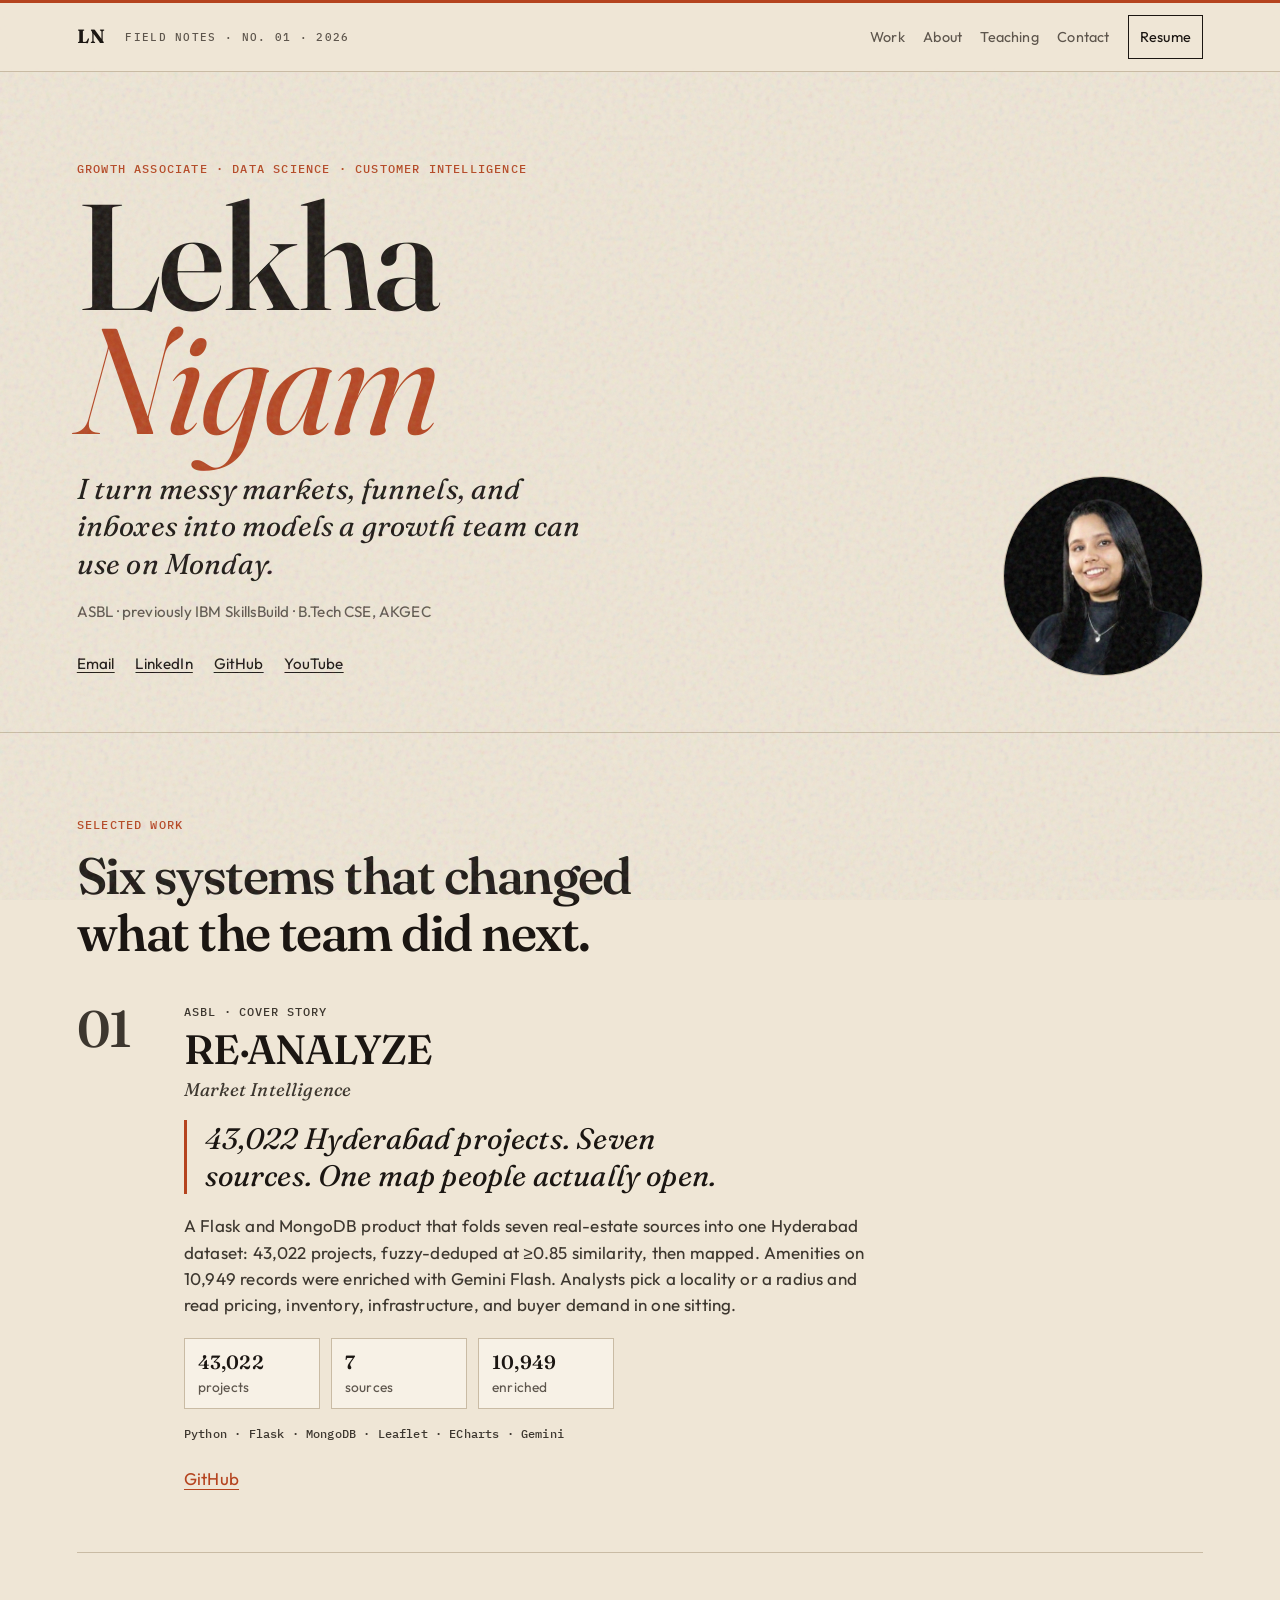
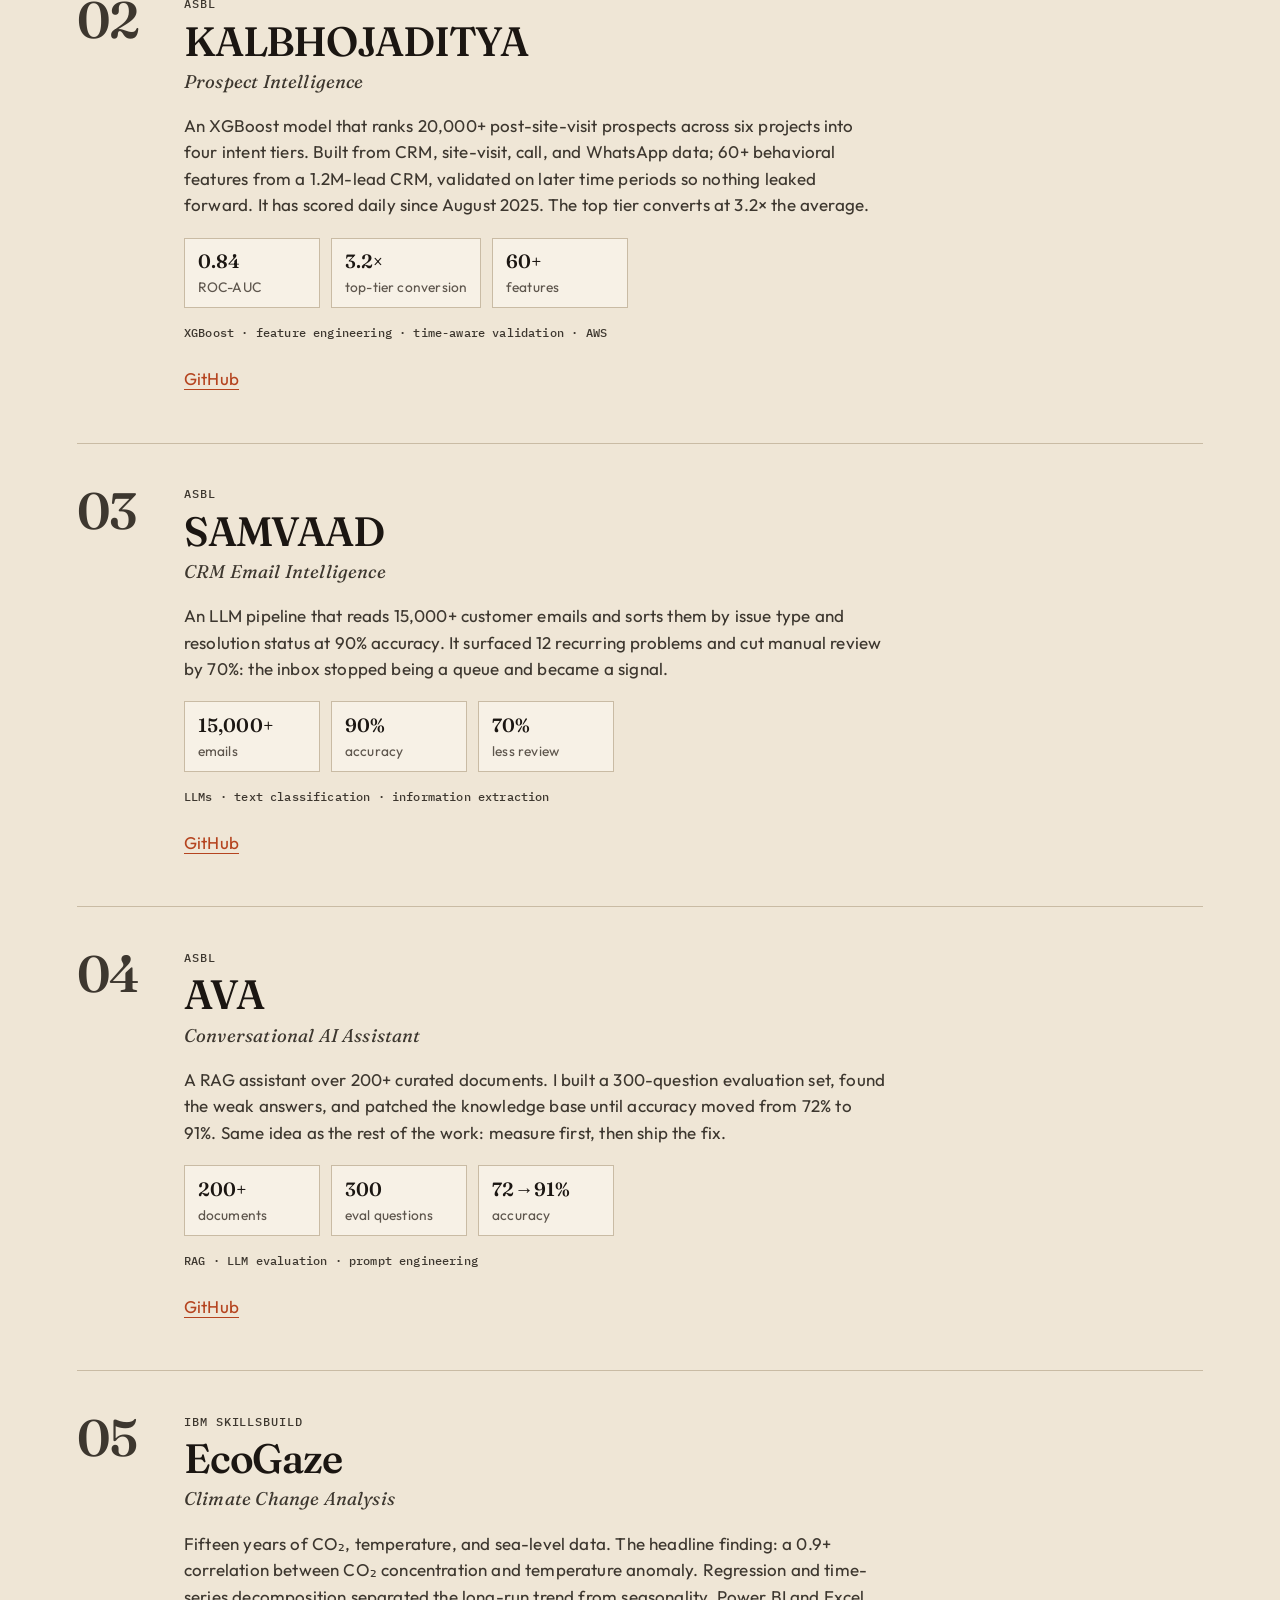
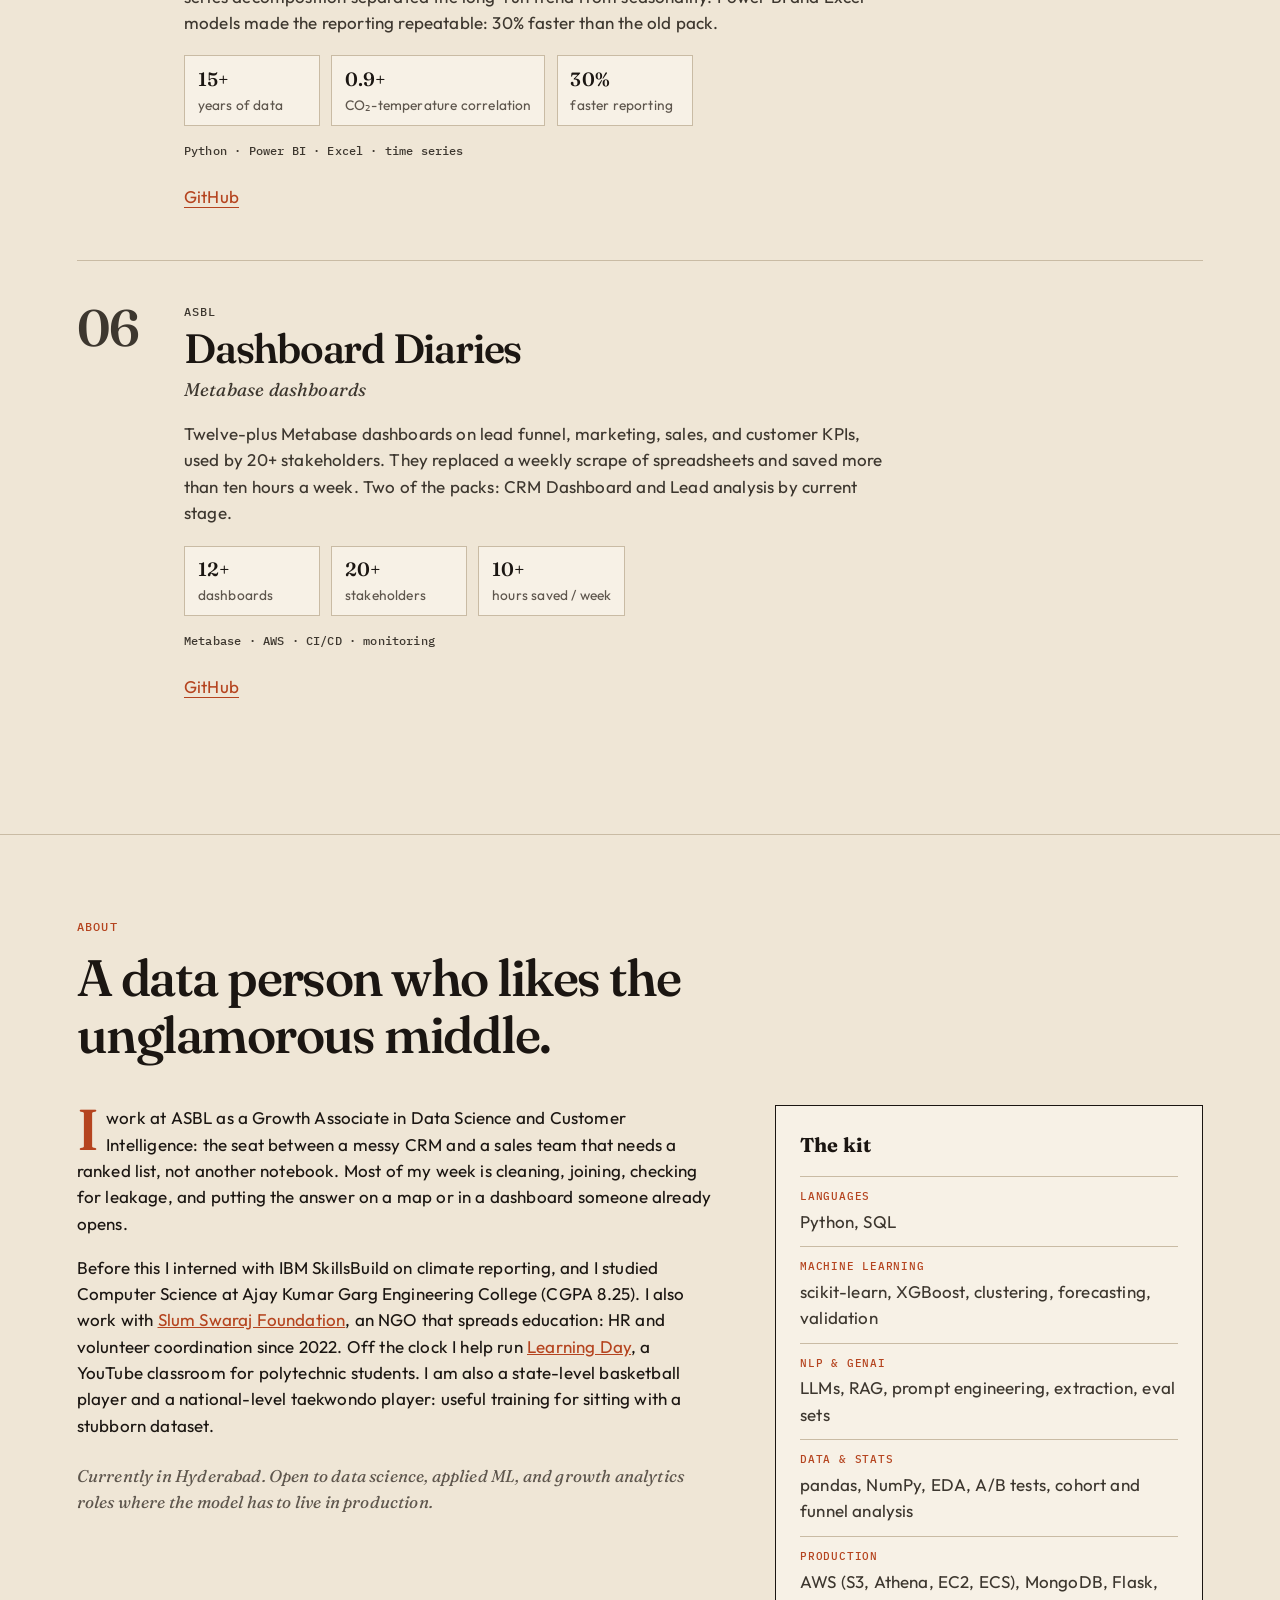
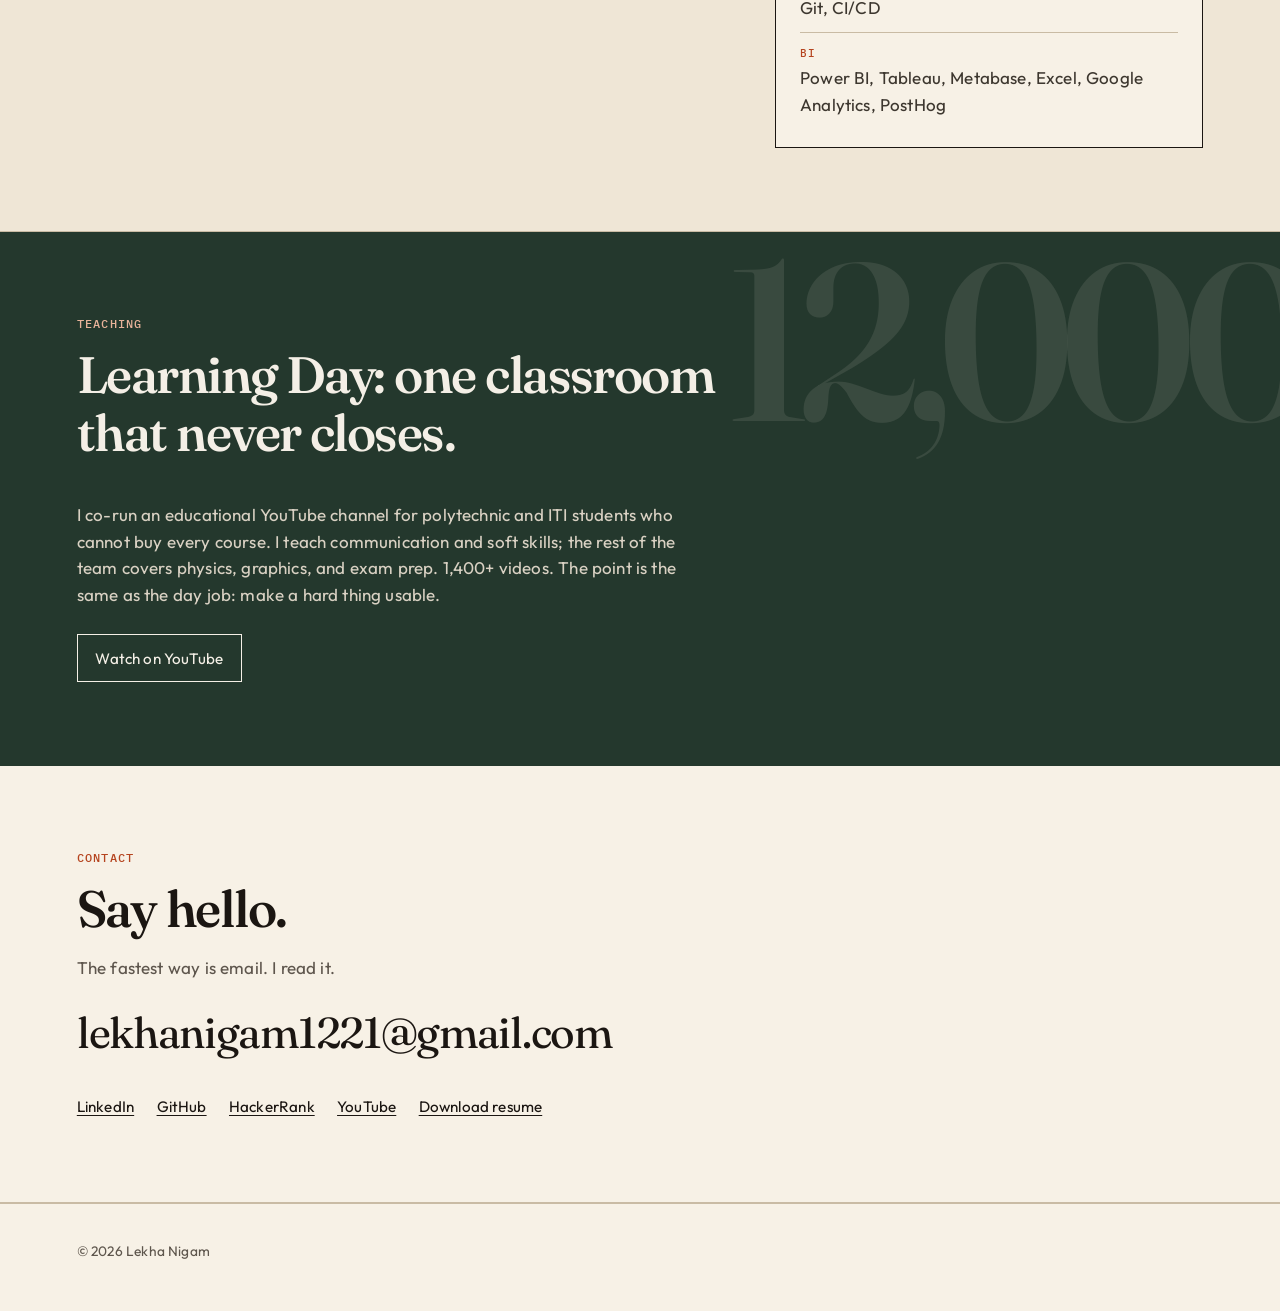
==== commit 65c0e4c9: "Add a GitHub link on each project so recruiters can open the code. Co-authored-by: Cursor <cursorage" ====
--- a/index.html
+++ b/index.html
@@ -99,6 +99,9 @@
               <li><b>10,949</b> enriched</li>
             </ul>
             <p class="tags">Python · Flask · MongoDB · Leaflet · ECharts · Gemini</p>
+            <p class="project-link">
+              <a href="https://github.com/lekha1221/Market-Intelligence" target="_blank" rel="noreferrer">GitHub</a>
+            </p>
           </div>
         </article>
 
@@ -122,6 +125,9 @@
               <li><b>60+</b> features</li>
             </ul>
             <p class="tags">XGBoost · feature engineering · time-aware validation · AWS</p>
+            <p class="project-link">
+              <a href="https://github.com/lekha1221/lead-quality-model" target="_blank" rel="noreferrer">GitHub</a>
+            </p>
           </div>
         </article>
 
@@ -143,6 +149,9 @@
               <li><b>70%</b> less review</li>
             </ul>
             <p class="tags">LLMs · text classification · information extraction</p>
+            <p class="project-link">
+              <a href="https://github.com/lekha1221/CRM-Email-Intelligence" target="_blank" rel="noreferrer">GitHub</a>
+            </p>
           </div>
         </article>
 
@@ -164,6 +173,9 @@
               <li><b>72→91%</b> accuracy</li>
             </ul>
             <p class="tags">RAG · LLM evaluation · prompt engineering</p>
+            <p class="project-link">
+              <a href="https://github.com/lekha1221/My-Work-Repository/tree/main/Chatbot%20Development%20and%20training" target="_blank" rel="noreferrer">GitHub</a>
+            </p>
           </div>
         </article>
 
@@ -186,6 +198,9 @@
               <li><b>30%</b> faster reporting</li>
             </ul>
             <p class="tags">Python · Power BI · Excel · time series</p>
+            <p class="project-link">
+              <a href="https://github.com/lekha1221/My-Work-Repository/tree/main/EcoGaze_%20Climate%20Change%20Analysis" target="_blank" rel="noreferrer">GitHub</a>
+            </p>
           </div>
         </article>
 
@@ -208,6 +223,9 @@
               <li><b>10+</b> hours saved / week</li>
             </ul>
             <p class="tags">Metabase · AWS · CI/CD · monitoring</p>
+            <p class="project-link">
+              <a href="https://github.com/lekha1221/My-Work-Repository/tree/main/Dashboard%20Dairies" target="_blank" rel="noreferrer">GitHub</a>
+            </p>
           </div>
         </article>
       </section>
--- a/editorial.css
+++ b/editorial.css
@@ -384,6 +384,18 @@
   color: var(--forest);
 }
 
+.project-link {
+  margin: 0.9rem 0 0;
+}
+
+.project-link a {
+  display: inline-flex;
+  align-items: center;
+  min-height: 44px;
+  color: var(--accent);
+  text-underline-offset: 0.22em;
+}
+
 .about-grid {
   display: grid;
   grid-template-columns: 1.2fr 0.8fr;
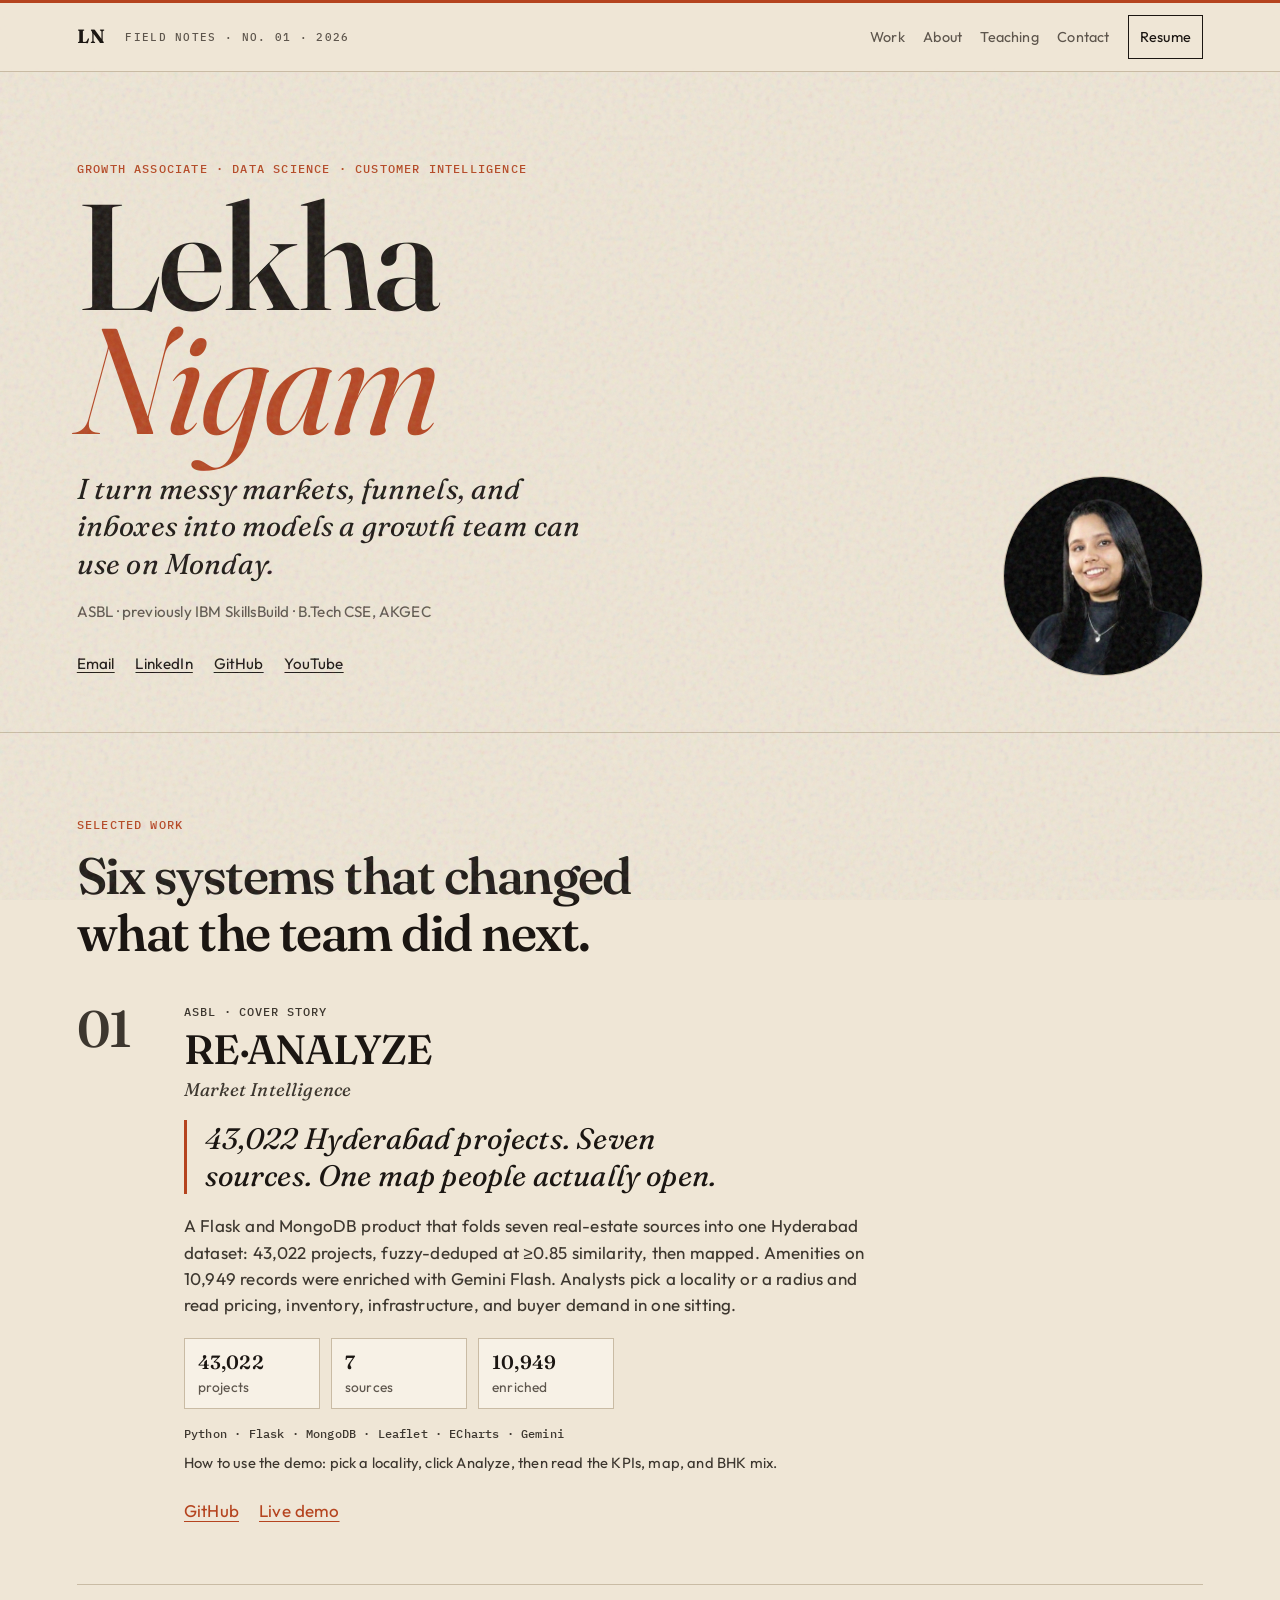
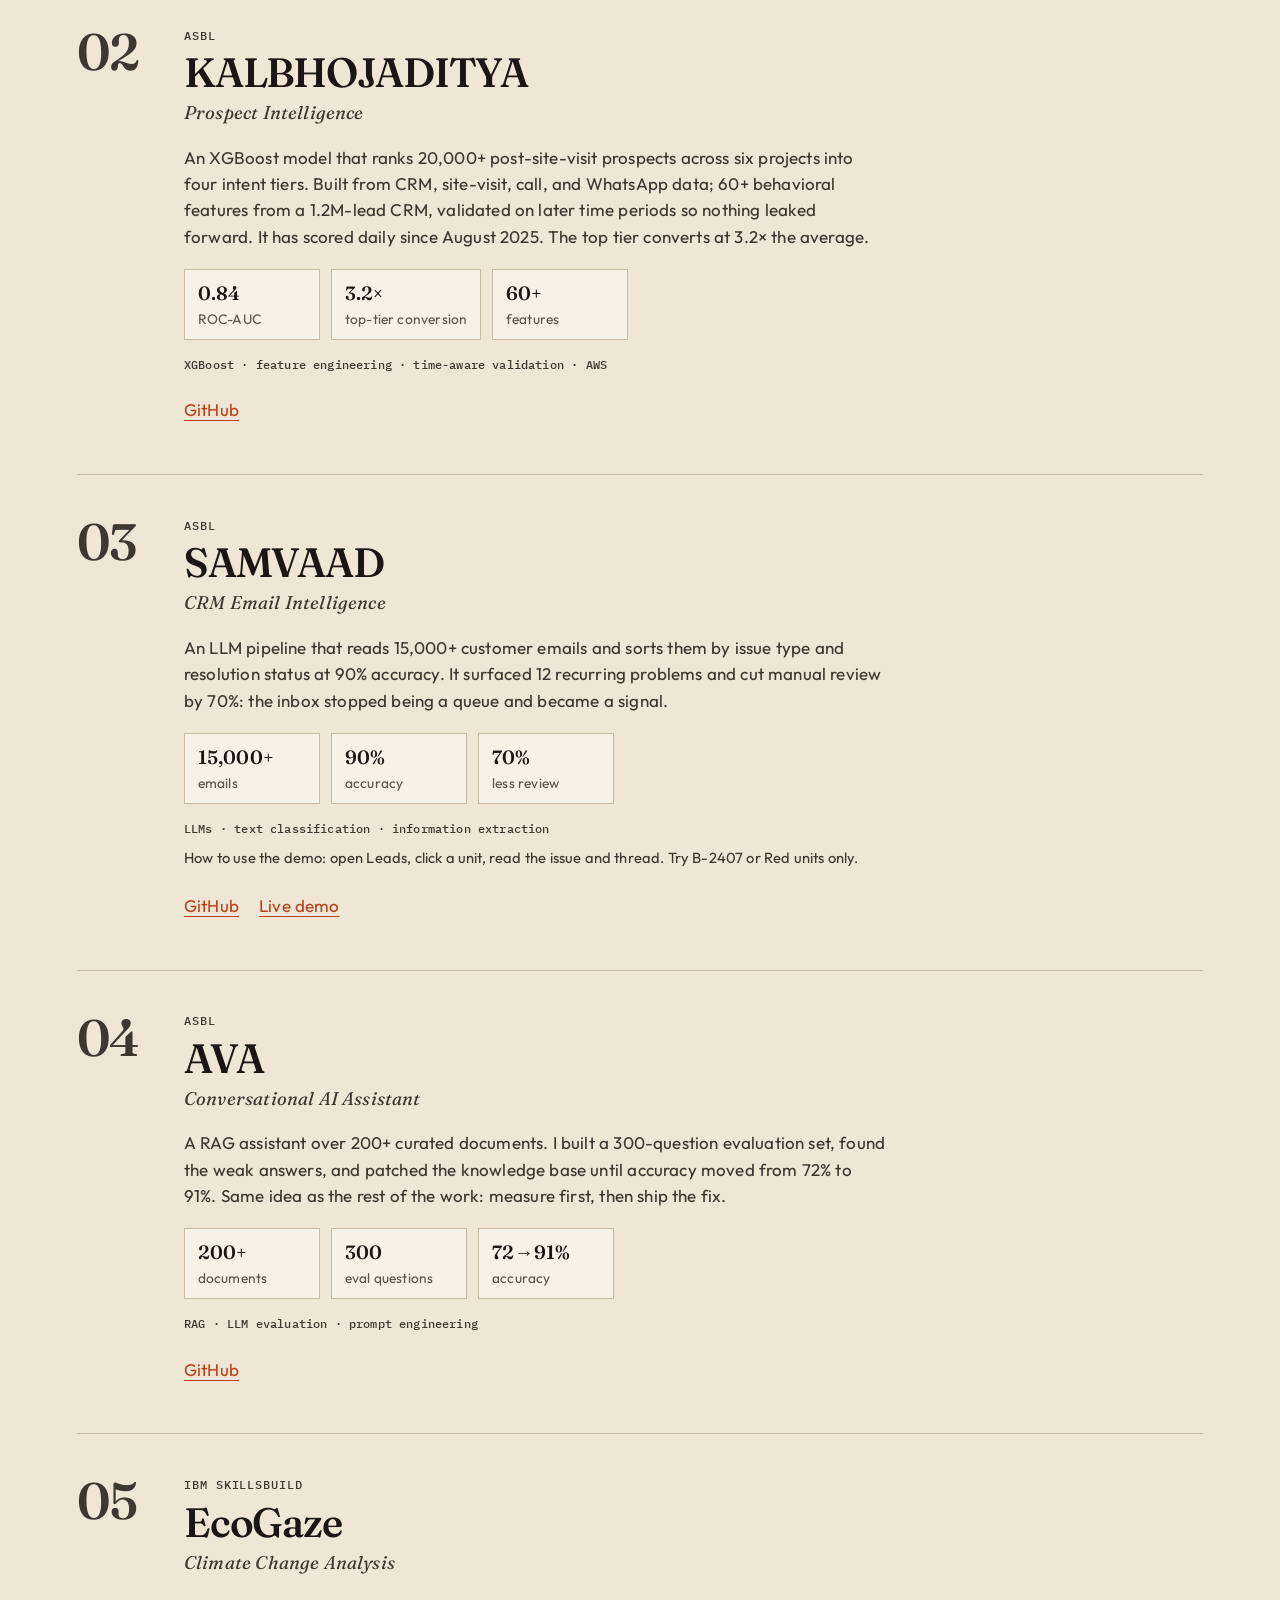
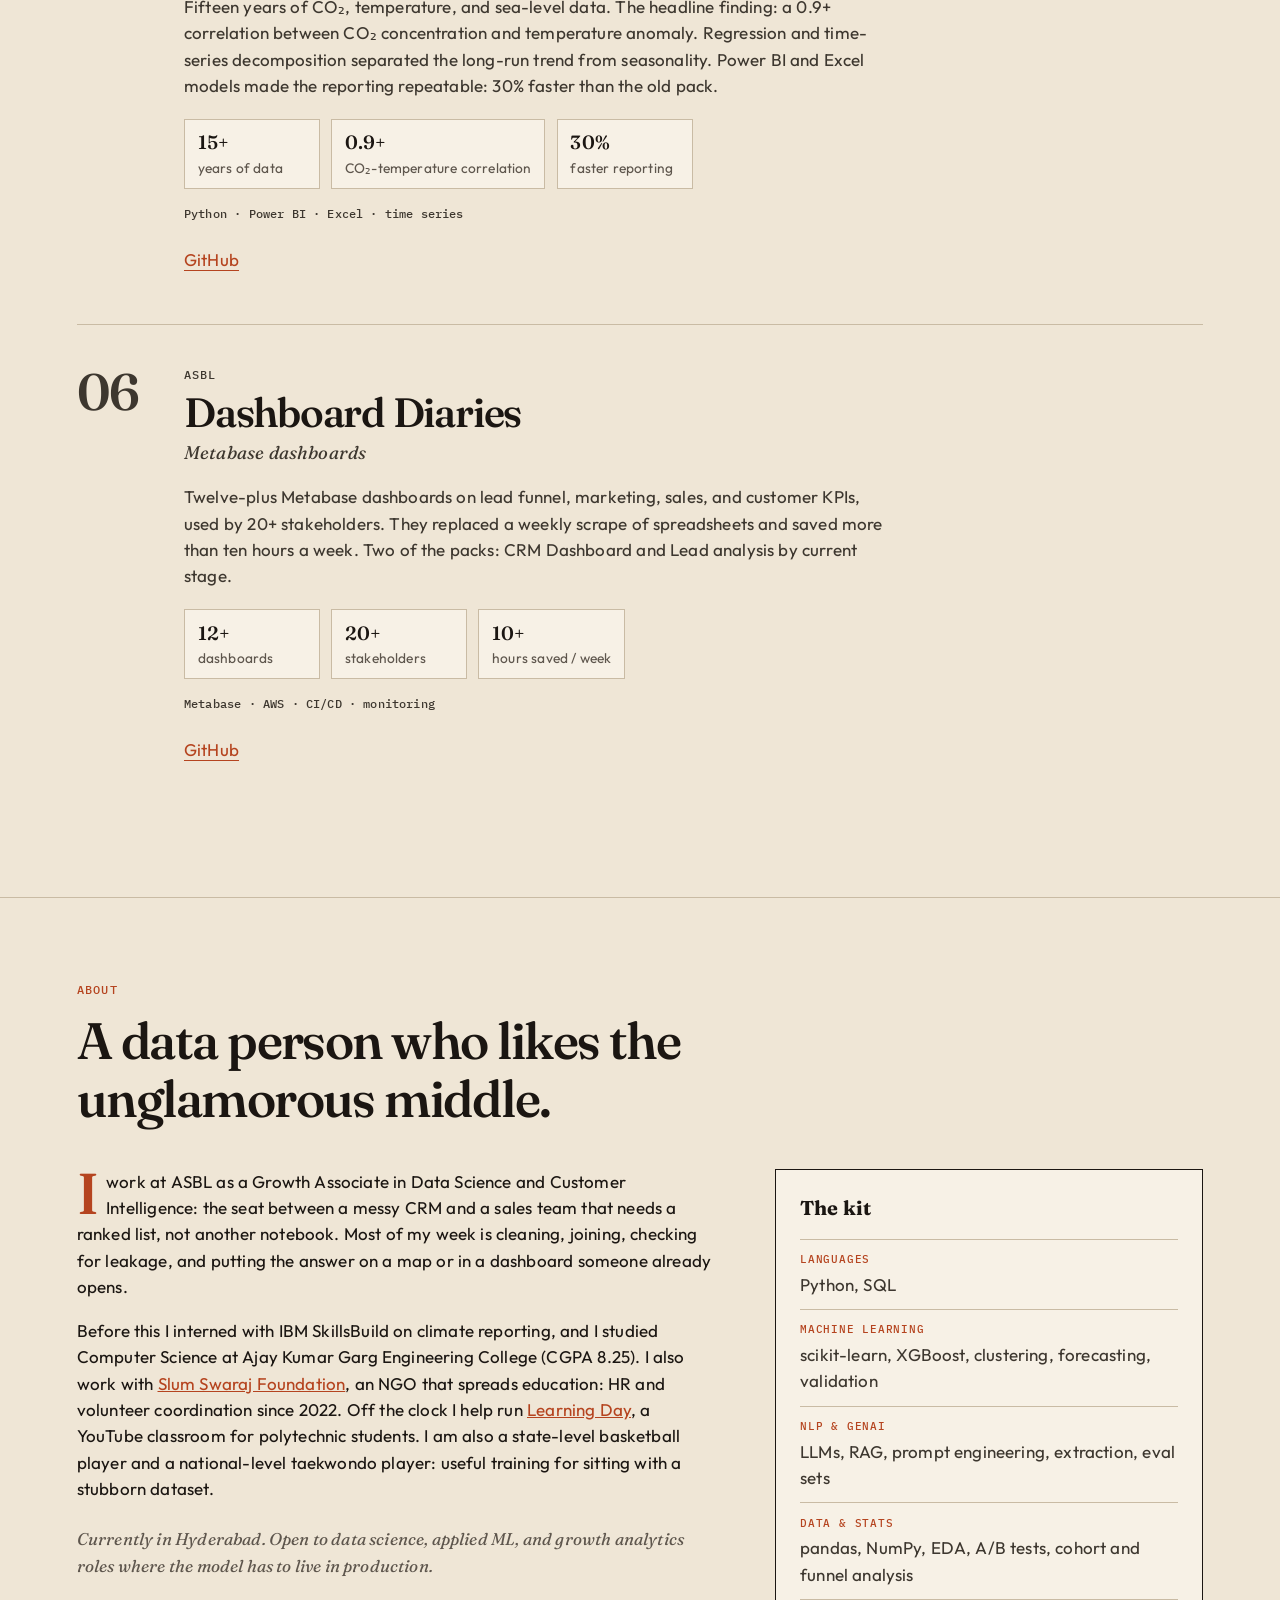
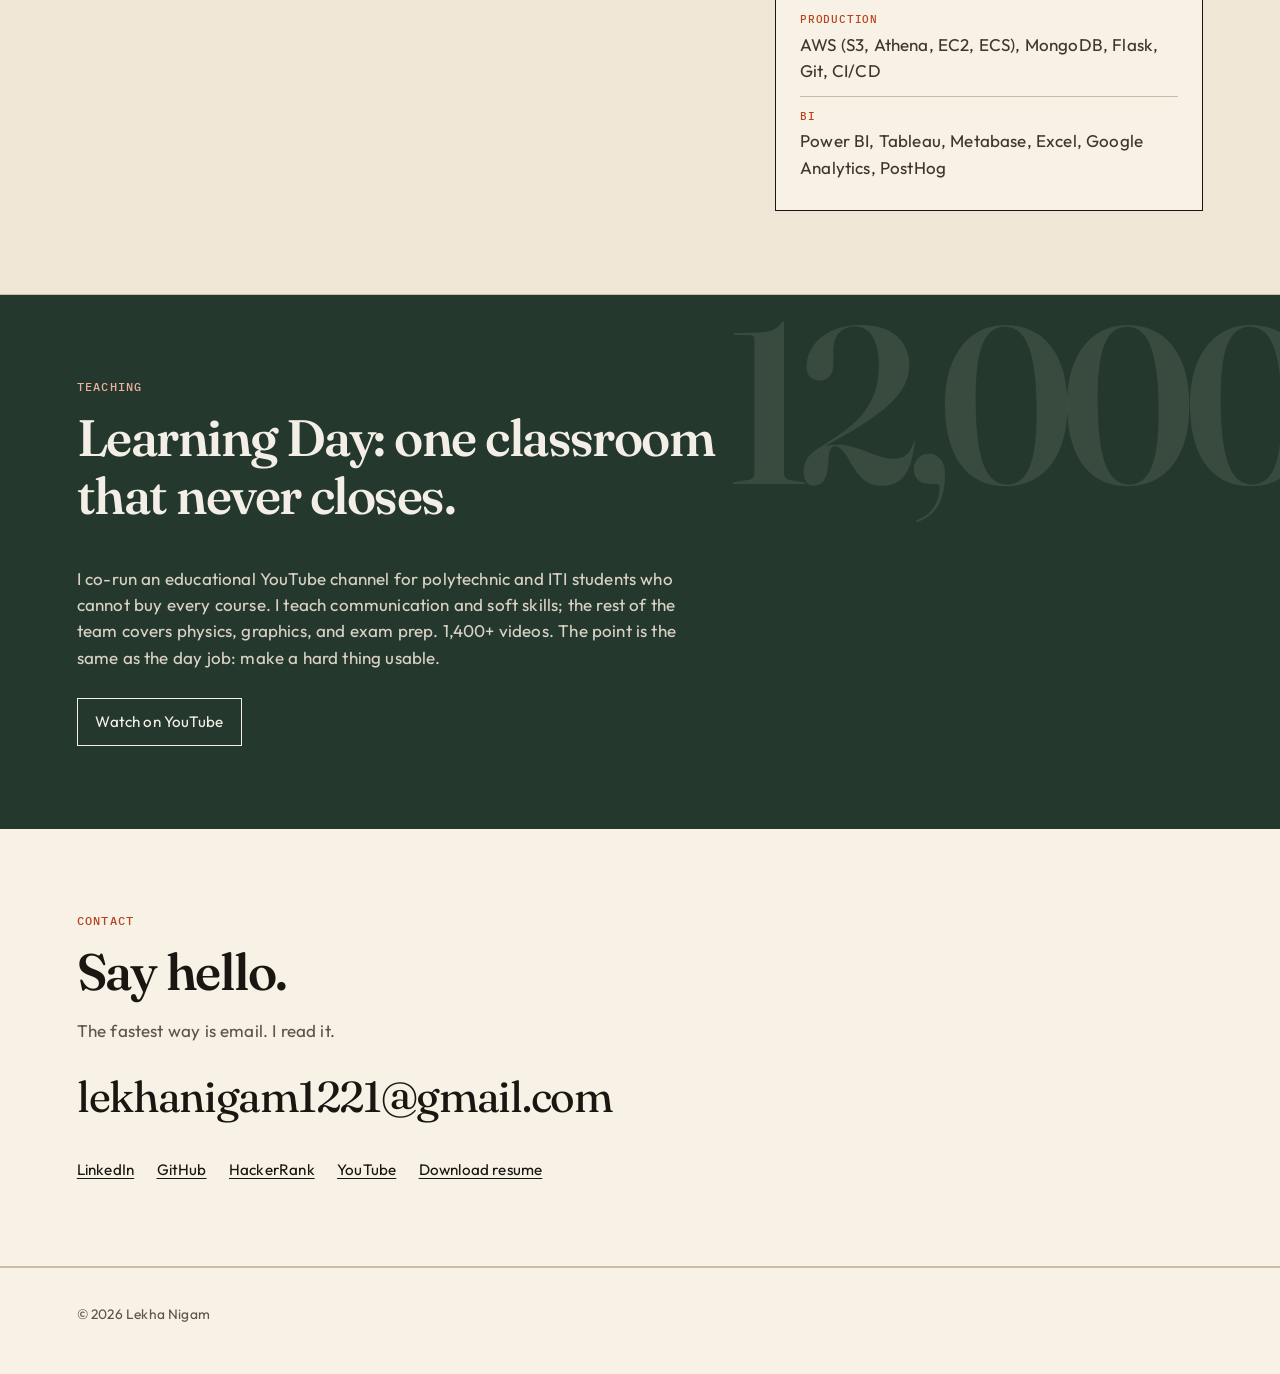
==== commit d0f460fc: "Host public demos for RE·ANALYZE and SAMVAAD so recruiters can open them. Co-authored-by: Cursor <cu" ====
--- a/index.html
+++ b/index.html
@@ -99,8 +99,10 @@
               <li><b>10,949</b> enriched</li>
             </ul>
             <p class="tags">Python · Flask · MongoDB · Leaflet · ECharts · Gemini</p>
+            <p class="how-to">How to use the demo: pick a locality, click Analyze, then read the KPIs, map, and BHK mix.</p>
             <p class="project-link">
               <a href="https://github.com/lekha1221/Market-Intelligence" target="_blank" rel="noreferrer">GitHub</a>
+              <a href="/live/re-analyze/">Live demo</a>
             </p>
           </div>
         </article>
@@ -149,8 +151,10 @@
               <li><b>70%</b> less review</li>
             </ul>
             <p class="tags">LLMs · text classification · information extraction</p>
+            <p class="how-to">How to use the demo: open Leads, click a unit, read the issue and thread. Try B-2407 or Red units only.</p>
             <p class="project-link">
               <a href="https://github.com/lekha1221/CRM-Email-Intelligence" target="_blank" rel="noreferrer">GitHub</a>
+              <a href="/live/samvaad/">Live demo</a>
             </p>
           </div>
         </article>
@@ -249,7 +253,7 @@
               Before this I interned with IBM SkillsBuild on climate reporting,
               and I studied Computer Science at Ajay Kumar Garg Engineering
               College (CGPA 8.25). I also work with
-              <a href="https://www.linkedin.com/company/slumswaraj" target="_blank" rel="noreferrer">Slum Swaraj Foundation</a>,
+              <a href="https://www.instagram.com/slumswaraj/" target="_blank" rel="noreferrer">Slum Swaraj Foundation</a>,
               an NGO that spreads education: HR and volunteer coordination since 2022.
               Off the clock I help run
               <a href="https://www.youtube.com/@learningday3" target="_blank" rel="noreferrer">Learning Day</a>,
--- a/editorial.css
+++ b/editorial.css
@@ -385,6 +385,9 @@
 }
 
 .project-link {
+  display: flex;
+  flex-wrap: wrap;
+  gap: 0 1.25rem;
   margin: 0.9rem 0 0;
 }
 
@@ -394,6 +397,12 @@
   min-height: 44px;
   color: var(--accent);
   text-underline-offset: 0.22em;
+}
+
+.how-to {
+  margin: 0.55rem 0 0;
+  color: var(--muted);
+  font-size: 0.92rem;
 }
 
 .about-grid {
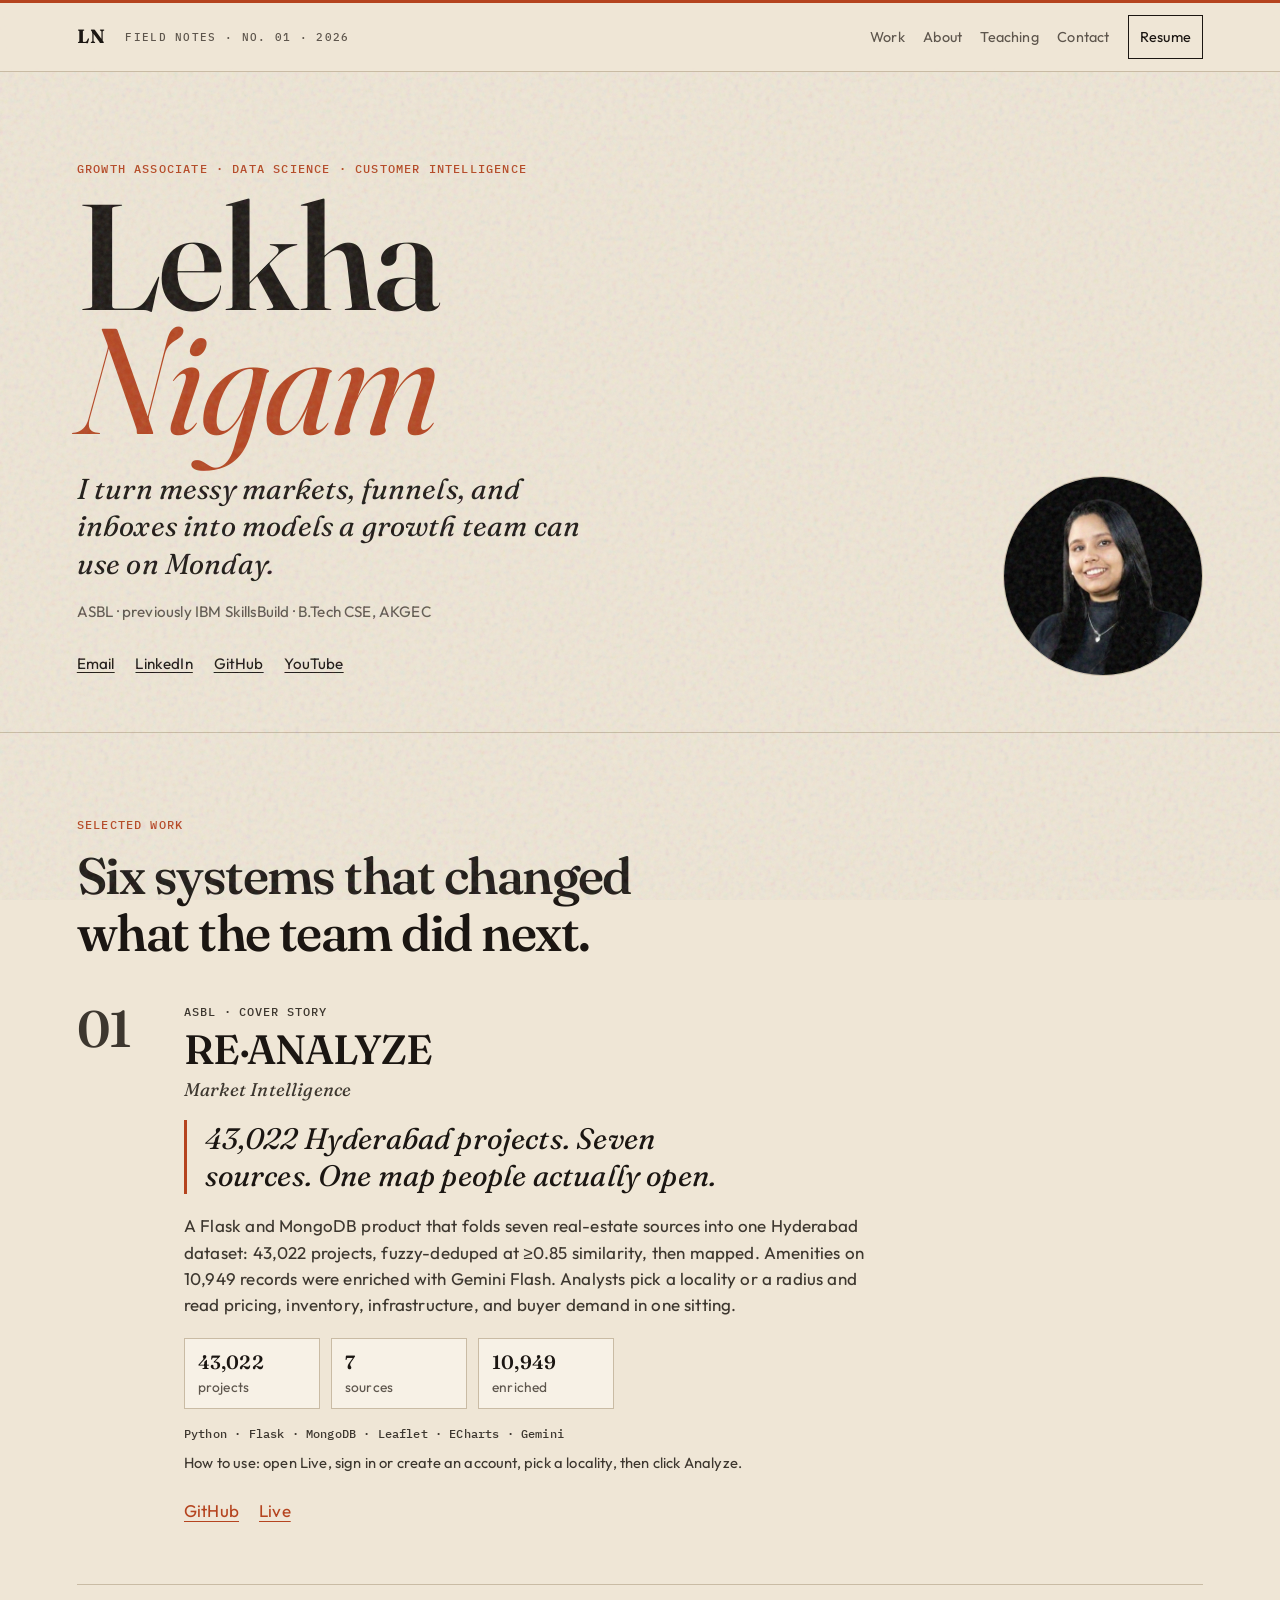
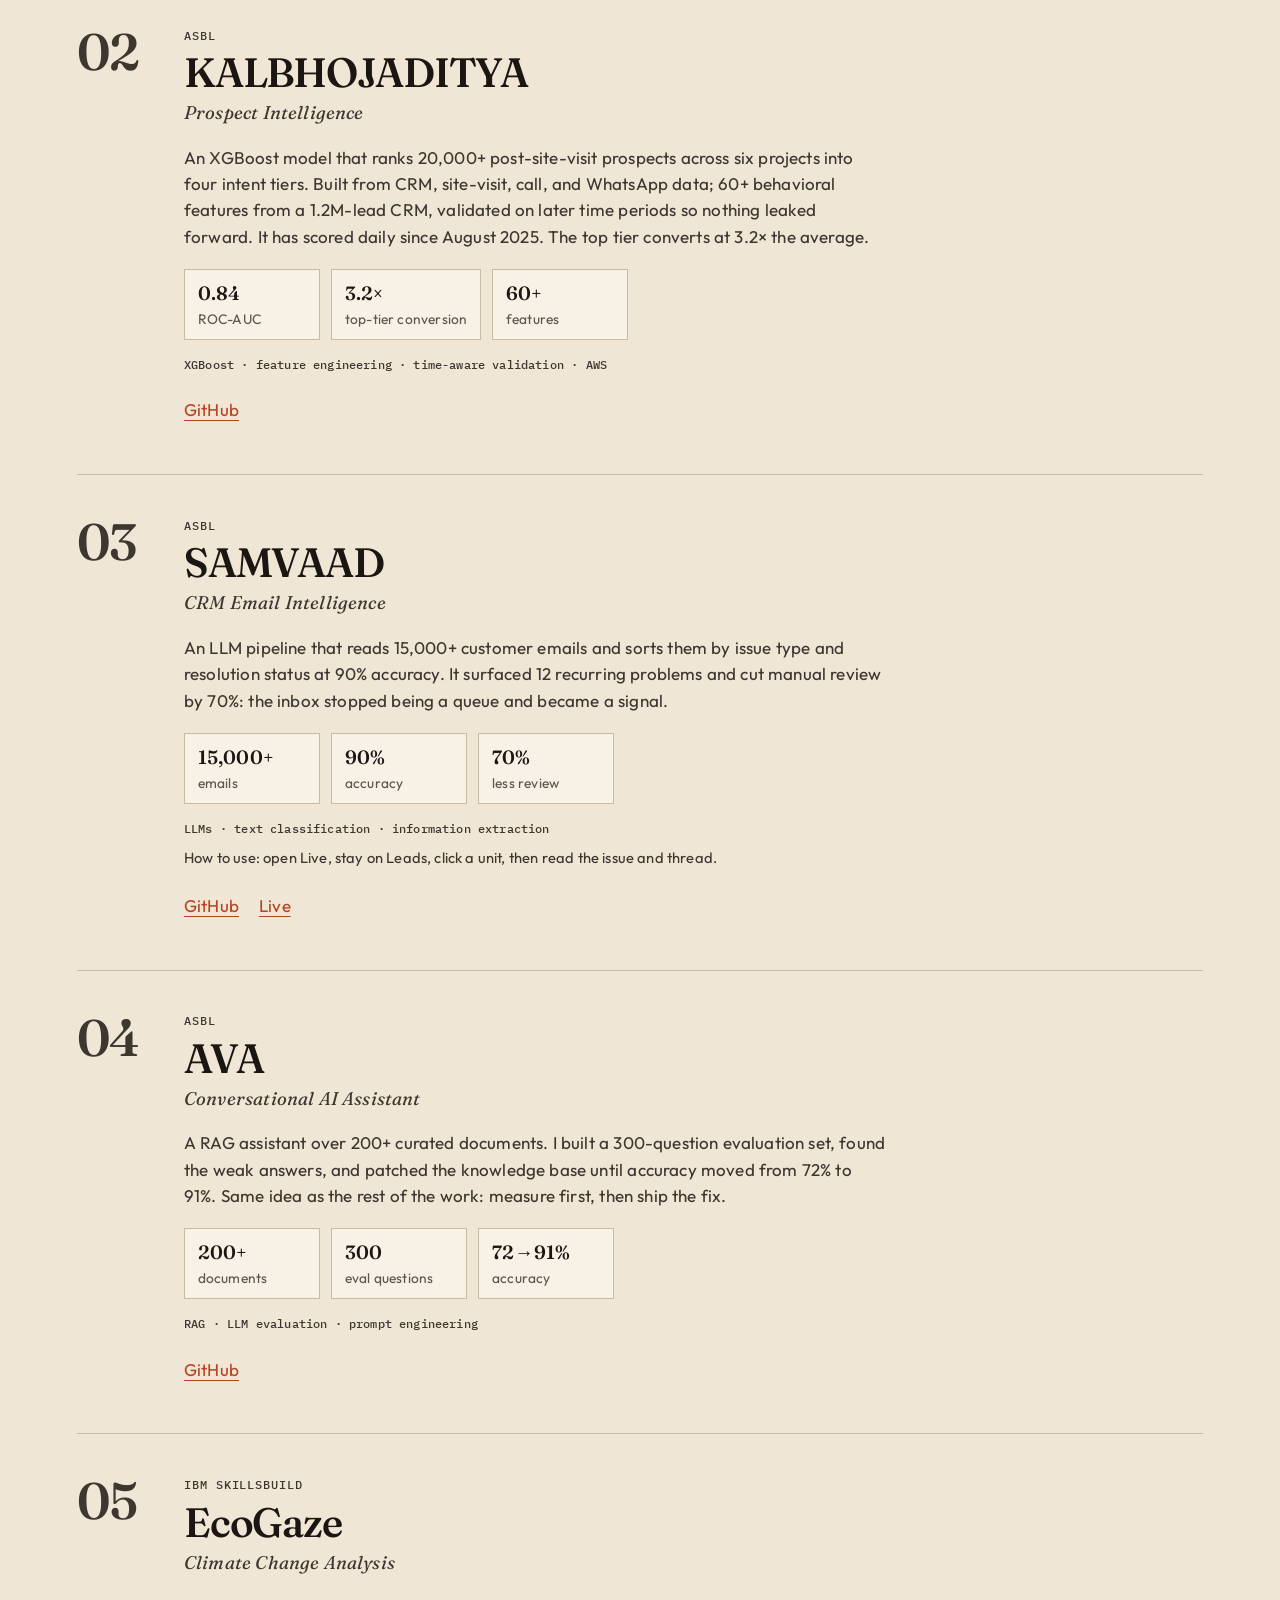
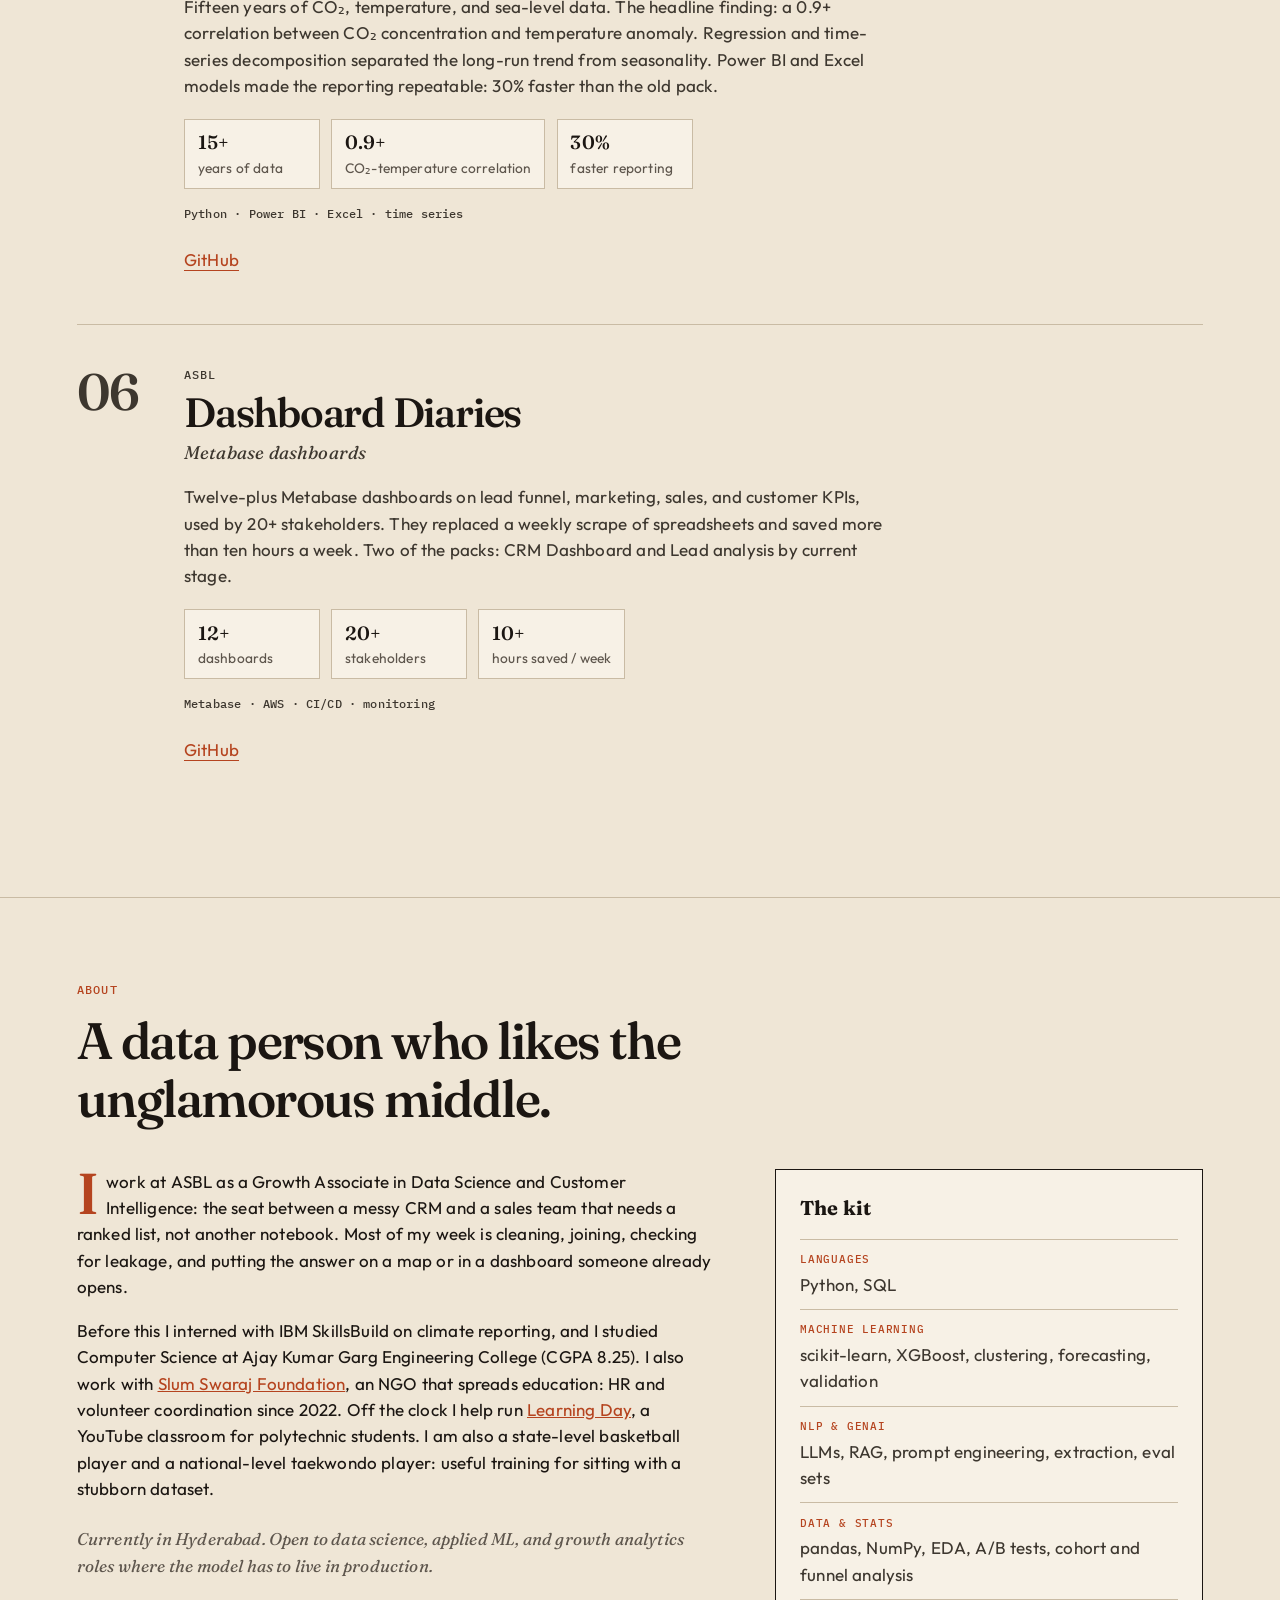
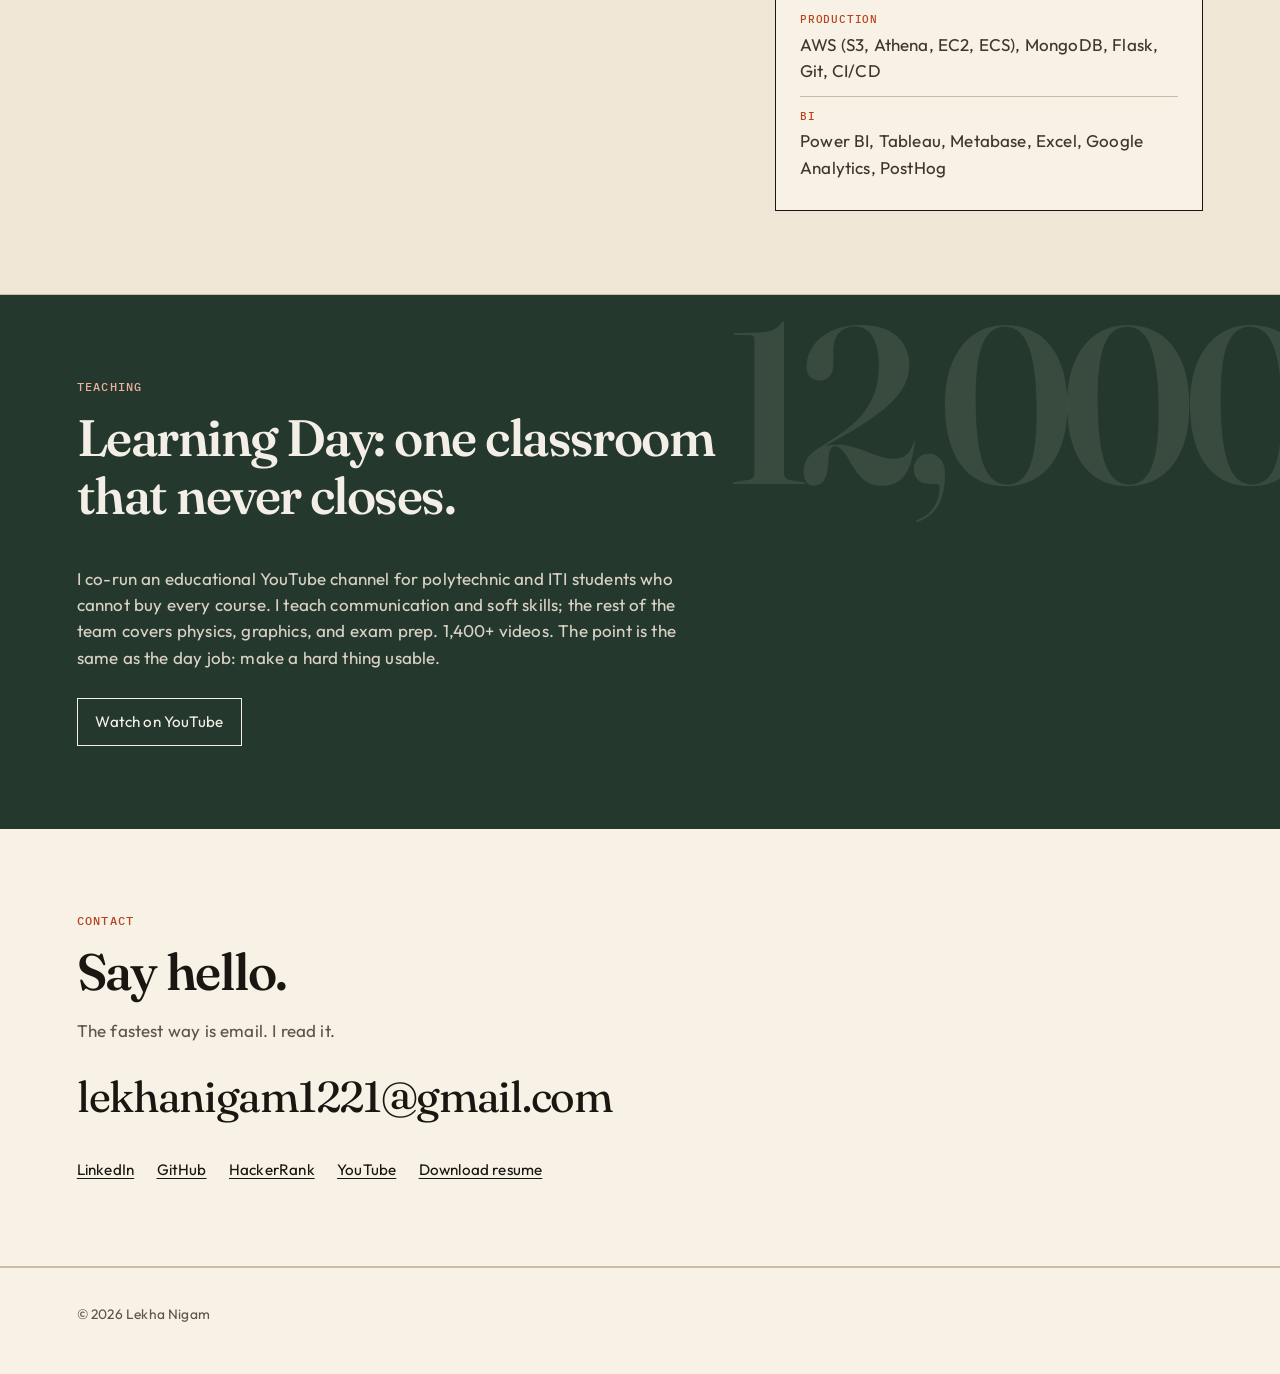
==== commit 1228d9c4: "Point Live links at the real RE·ANALYZE and SAMVAAD apps. Co-authored-by: Cursor <cursoragent@cursor" ====
--- a/index.html
+++ b/index.html
@@ -99,10 +99,10 @@
               <li><b>10,949</b> enriched</li>
             </ul>
             <p class="tags">Python · Flask · MongoDB · Leaflet · ECharts · Gemini</p>
-            <p class="how-to">How to use the demo: pick a locality, click Analyze, then read the KPIs, map, and BHK mix.</p>
+            <p class="how-to">How to use: open Live, sign in or create an account, pick a locality, then click Analyze.</p>
             <p class="project-link">
               <a href="https://github.com/lekha1221/Market-Intelligence" target="_blank" rel="noreferrer">GitHub</a>
-              <a href="/live/re-analyze/">Live demo</a>
+              <a href="https://market-intelligence-sooty.vercel.app/" target="_blank" rel="noreferrer">Live</a>
             </p>
           </div>
         </article>
@@ -151,10 +151,10 @@
               <li><b>70%</b> less review</li>
             </ul>
             <p class="tags">LLMs · text classification · information extraction</p>
-            <p class="how-to">How to use the demo: open Leads, click a unit, read the issue and thread. Try B-2407 or Red units only.</p>
+            <p class="how-to">How to use: open Live, stay on Leads, click a unit, then read the issue and thread.</p>
             <p class="project-link">
               <a href="https://github.com/lekha1221/CRM-Email-Intelligence" target="_blank" rel="noreferrer">GitHub</a>
-              <a href="/live/samvaad/">Live demo</a>
+              <a href="https://lekha-samvaad.vercel.app/" target="_blank" rel="noreferrer">Live</a>
             </p>
           </div>
         </article>
